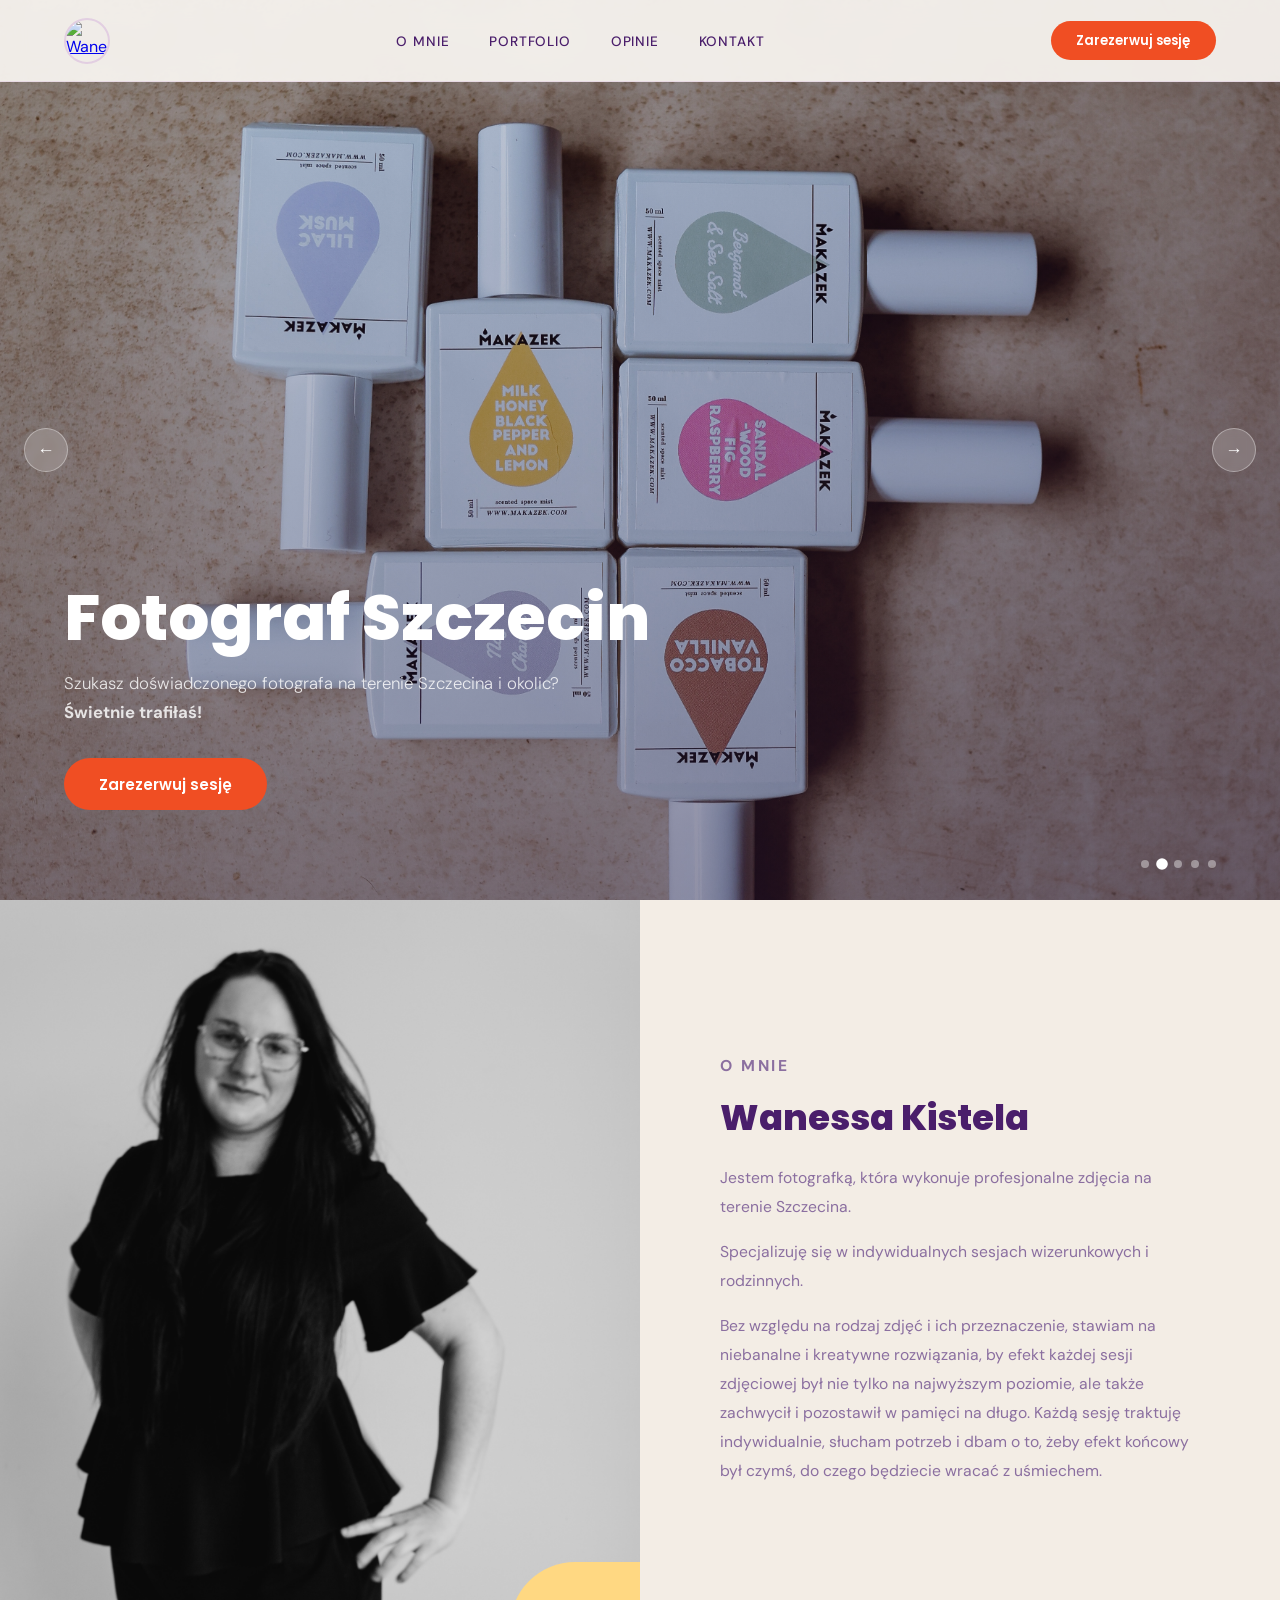
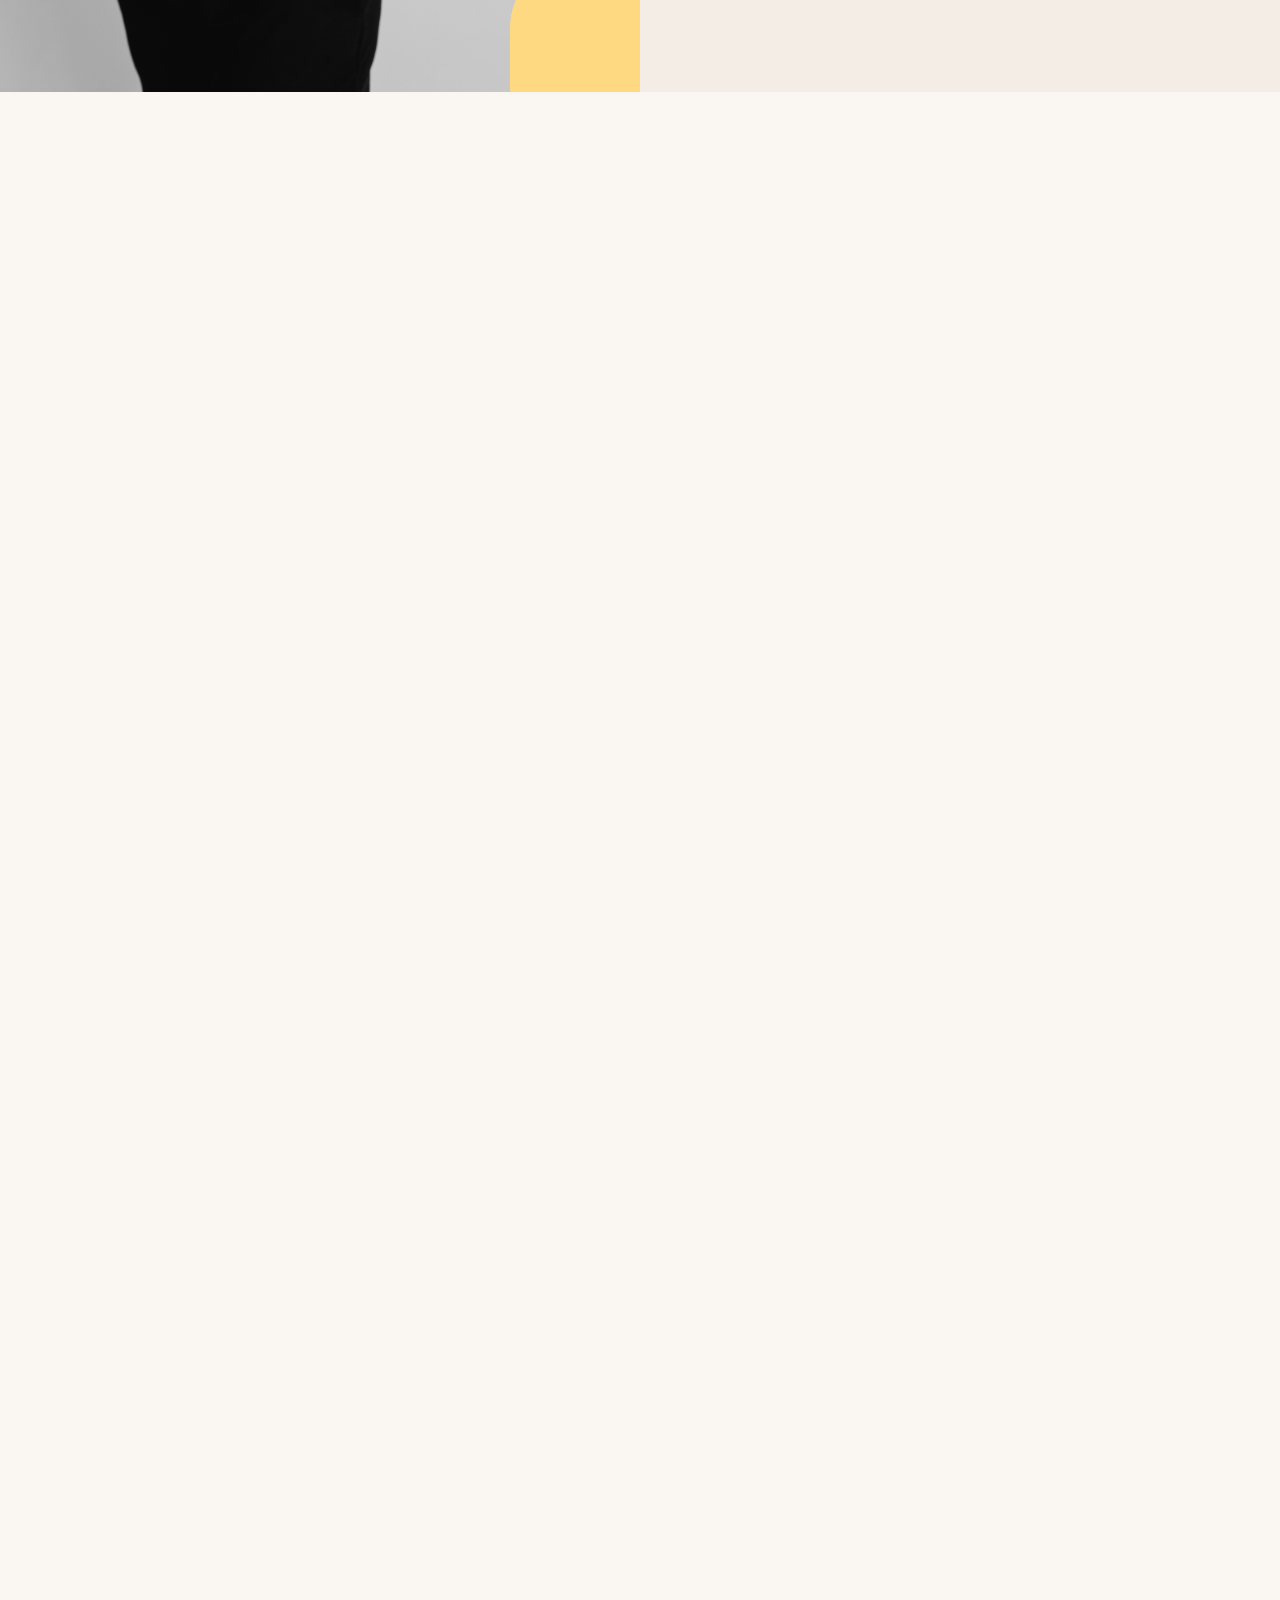
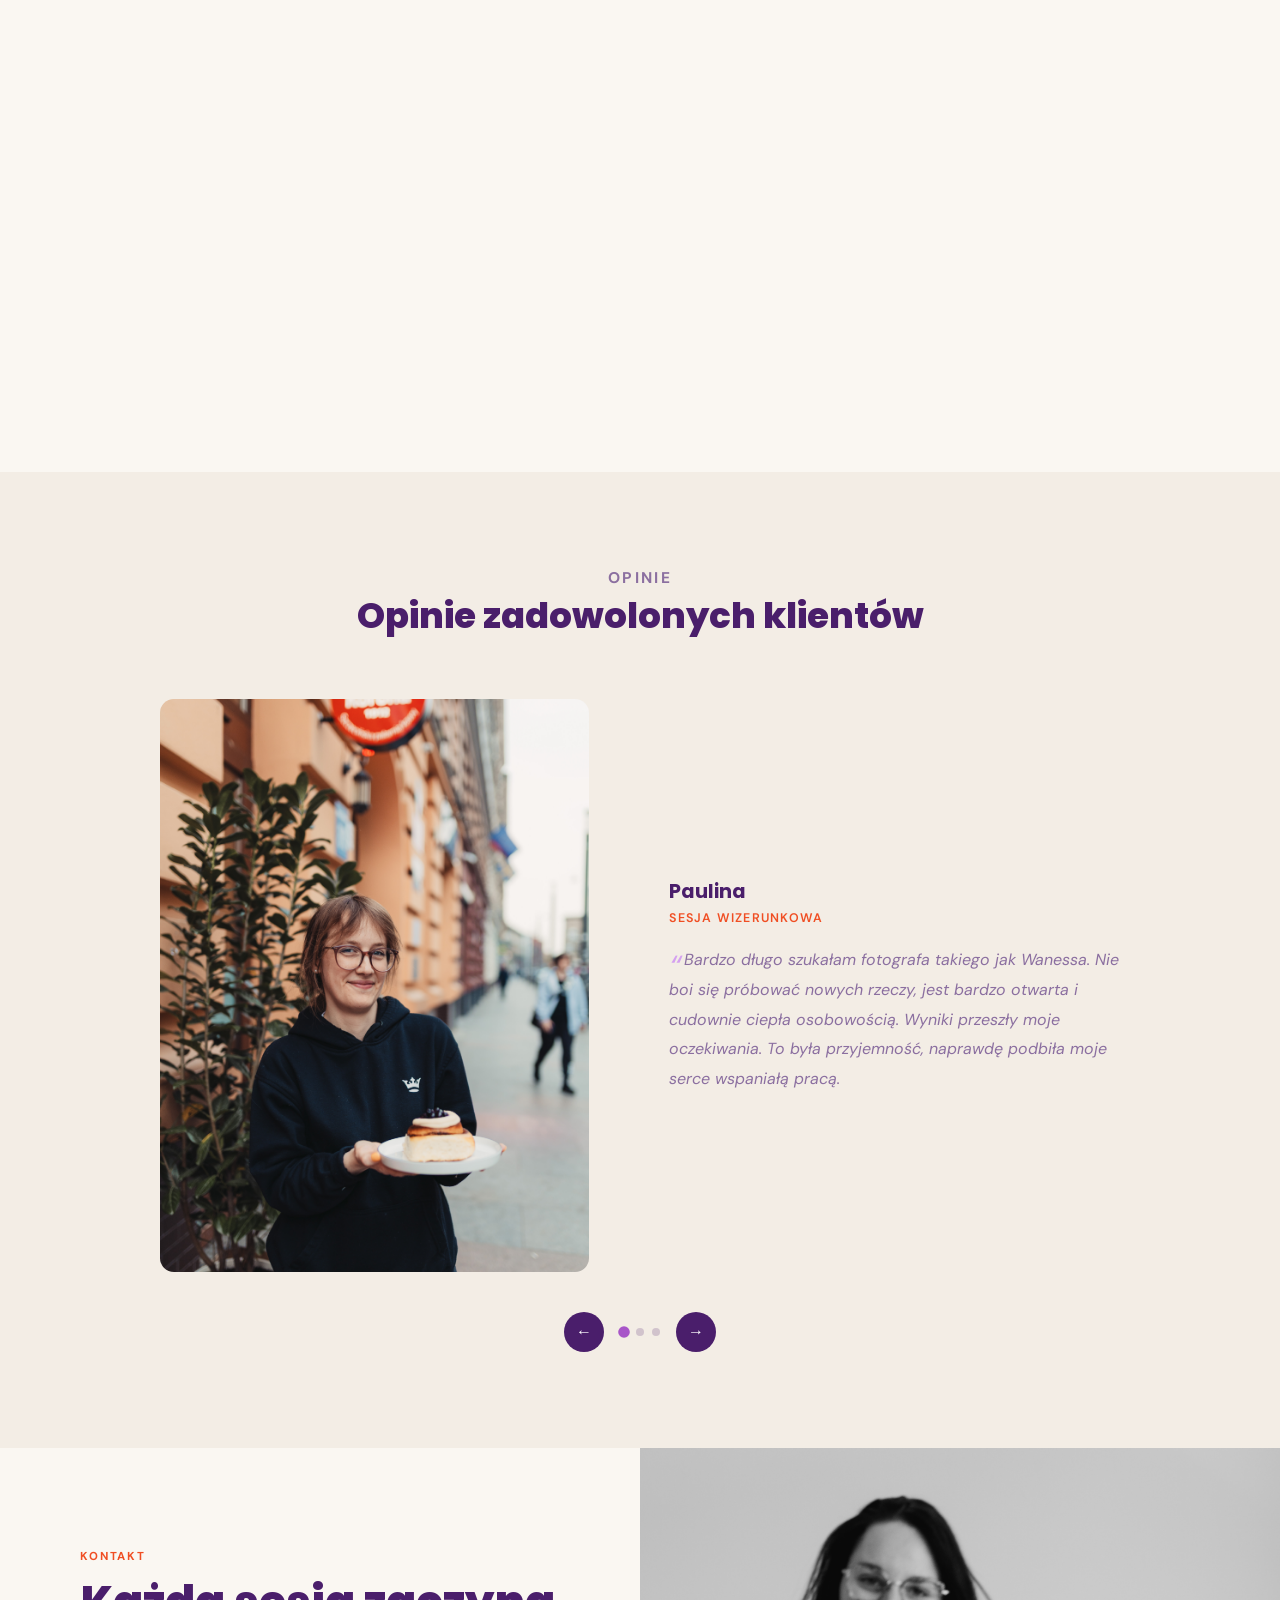
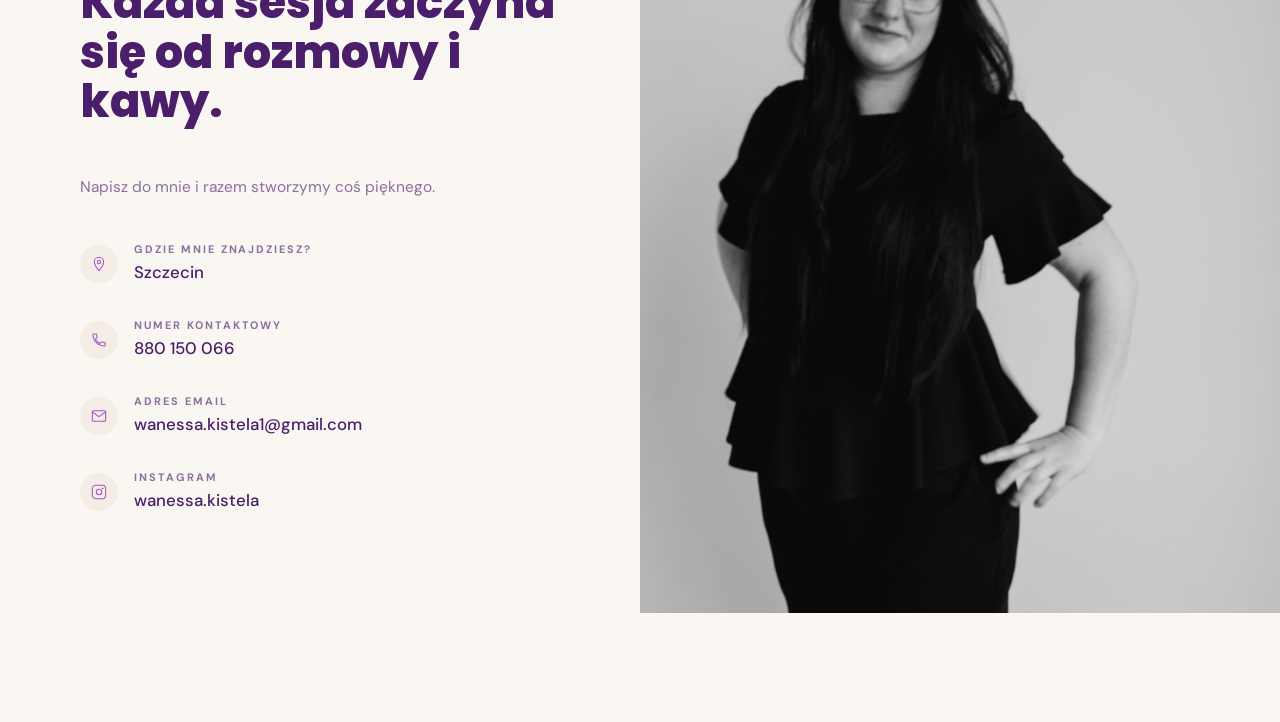
==== index.html @ d60107c4 "refactor to css, JS" ====
<!DOCTYPE html>
<html lang="pl">
<head>
  <meta charset="UTF-8">
  <meta name="viewport" content="width=device-width, initial-scale=1.0">
  <title>Wanessa Kistela Fotografia</title>
  <!--
  ╔══════════════════════════════════════════════════════╗
  ║  STRUKTURA FOLDERÓW W REPOZYTORIUM                  ║
  ║                                                      ║
  ║  /logo/          →  logo.png (lub .svg)              ║
  ║  /carousel/      →  01.jpg, 02.jpg, 03.jpg, ...      ║
  ║  /photo_of_me/   →  me.jpg                           ║
  ║  /portfolio/     →  01.jpg, 02.jpg, 03.jpg, ...      ║
  ║                                                      ║
  ║  Wszystkie teksty edytujesz w obiekcie CONTENT       ║
  ║  poniżej — bez dotykania reszty kodu.                ║
  ╚══════════════════════════════════════════════════════╝
  -->
  <link rel="preconnect" href="https://fonts.googleapis.com">
  <link href="https://fonts.googleapis.com/css2?family=Poppins:wght@300;400;600;700;800&family=DM+Sans:ital,wght@0,300;0,400;0,500;1,300&display=swap" rel="stylesheet">
  <link rel="stylesheet" href="css/index.css">
</head>
<body>

<!-- ════════════════════════════════════════════════════════════
     ✏️  EDYTUJ TUTAJ — wszystkie teksty strony → js/index.js
     ════════════════════════════════════════════════════════════ -->

<!-- NAV -->
<nav id="nav">
  <a class="logo" href="#hero"><img src="https://images.pexels.com/photos/30818585/pexels-photo-30818585/free-photo-of-bukiet-z-zywych-gerber-i-tulipanow.jpeg?auto=compress&cs=tinysrgb&w=200" alt="Wanessa Kistela"></a>
  <ul id="nav-links">
    <li><a href="#o-mnie">O mnie</a></li>
    <li><a href="portfolio.html">Portfolio</a></li>
    <li><a href="#opinie">Opinie</a></li>
    <li><a href="#kontakt">Kontakt</a></li>
  </ul>
  <a class="nav-cta" href="#kontakt">Zarezerwuj sesję</a>
  <button class="nav-burger" id="nav-burger" aria-label="Menu">
    <span></span><span></span><span></span>
  </button>
</nav>

<!-- MOBILE NAV OVERLAY -->
<div class="mobile-nav" id="mobile-nav">
  <button class="mobile-nav-close" id="mobile-nav-close">&#10005;</button>
  <ul>
    <li><a href="#o-mnie">O mnie</a></li>
    <li><a href="portfolio.html">Portfolio</a></li>
    <li><a href="#opinie">Opinie</a></li>
    <li><a href="#kontakt">Kontakt</a></li>
    <li><a href="#kontakt" class="mobile-nav-cta">Zarezerwuj sesję</a></li>
  </ul>
</div>

<!-- HERO -->
<section class="hero" id="hero">
  <div class="carousel-track" id="track"></div>
  <div class="hero-content">
    <h1 id="hHero"></h1>
    <p  id="hSub"></p>
    <a  id="hCta" class="hero-cta" href="#kontakt"></a>
  </div>
  <div class="carousel-arrows">
    <button class="arrow" id="prev">&#8592;</button>
    <button class="arrow" id="next">&#8594;</button>
  </div>
  <div class="carousel-dots" id="dots"></div>
</section>

<!-- ABOUT -->
<section class="about" id="o-mnie">
  <div class="about-img reveal">
    <img src="photo_of_me/065A3669.jpg" alt="Wanessa Kistela — fotograf">
  </div>
  <div class="about-text reveal delay-1">
    <p class="section-tag" id="aTag"></p>
    <h2 id="aHead"></h2>
    <div id="aPara"></div>
    <p class="about-signature" id="aSig"></p>
  </div>
</section>

<!-- PORTFOLIO -->
<section class="portfolio" id="portfolio">
  <div class="section-header reveal">
    <p class="section-tag" id="pTag"></p>
    <h2 id="pHead"></h2>
    <p id="pSub"></p>
  </div>
  <div class="portfolio-grid" id="pGrid"></div>
</section>

<!-- OPINIONS -->
<section class="opinions" id="opinie">
  <div class="section-header reveal">
    <p class="section-tag" id="opTag"></p>
    <h2 id="opHead"></h2>
  </div>
  <div class="opinions-inner reveal delay-1">
    <div class="opinions-viewport">
      <div class="opinions-track" id="opTrack"></div>
    </div>
  </div>
  <div class="opinions-controls reveal delay-2">
    <button class="op-arrow" id="opPrev">&#8592;</button>
    <div class="op-dots" id="opDots"></div>
    <button class="op-arrow" id="opNext">&#8594;</button>
  </div>
</section>

<!-- CONTACT -->
<section class="contact" id="kontakt">
  <div class="contact-left reveal">
    <p class="section-tag" id="cTag"></p>
    <h2 id="cHead"></h2>
    <p id="cSub" style="color:var(--muted);line-height:1.8;font-size:.97rem;margin-bottom:2.5rem;"></p>
    <div class="contact-items" id="cDet"></div>
  </div>
  <div class="contact-photo reveal delay-1">
    <img src="photo_of_me/065A3669.jpg" alt="Wanessa Kistela">
  </div>
</section>

<footer id="foot" class="reveal"></footer>

<script src="js/index.js"></script>
</body>
</html>
---- css/index.css ----
:root {
      --bg:          #FAF7F2;
      --bg2:         #F3EDE5;
      --yellow:      #FFD882;
      --orange:      #F04E23;
      --pink:        #F07DC6;
      --purple-lt:   #D4A0F0;
      --purple:      #A855C8;
      --purple-dark: #4A1E6B;
      --text:        #2D1840;
      --muted:       #8B6FA0;
      --white:       #FFFFFF;
    }
    *, *::before, *::after { margin:0; padding:0; box-sizing:border-box; }
    html { scroll-behavior: smooth; }
    body { font-family:'DM Sans',sans-serif; background:var(--bg); color:var(--text); overflow-x:hidden; }

    /* ── NAV ── */
    nav {
      position:fixed; top:0; left:0; right:0; z-index:200;
      display:flex; justify-content:space-between; align-items:center;
      padding:1.1rem 4rem;
      background:rgba(250,247,242,0.92);
      backdrop-filter:blur(12px);
      border-bottom:1px solid rgba(168,85,200,0.12);
      transition:box-shadow .3s;
    }
    nav .logo img {
      width:46px; height:46px; display:block;
      border-radius:50%; object-fit:cover;
      border:2px solid rgba(168,85,200,.2);
    }
    nav ul { list-style:none; display:flex; gap:2.5rem; }
    nav ul a {
      text-decoration:none; color:var(--purple-dark);
      font-size:.85rem; font-weight:500;
      letter-spacing:.06em; text-transform:uppercase;
      transition:color .2s;
    }
    nav ul a:hover { color:var(--orange); }
    .nav-cta {
      background:var(--orange); color:#fff; text-decoration:none;
      padding:.6rem 1.6rem; border-radius:50px;
      font-family:'Poppins',sans-serif; font-size:.82rem; font-weight:600;
      transition:background .2s, transform .15s;
    }
    .nav-cta:hover { background:#d43d15; transform:scale(1.04); }

    /* ── HERO CAROUSEL ── */
    .hero { position:relative; height:100vh; min-height:580px; overflow:hidden; }
    .carousel-track { display:flex; height:100%; transition:transform .75s cubic-bezier(.77,0,.175,1); }
    .carousel-slide { min-width:100%; height:100%; position:relative; overflow:hidden; }
    .carousel-slide img { width:100%; height:100%; object-fit:cover; display:block; }
    .slide-overlay {
      position:absolute; inset:0;
      background:linear-gradient(160deg, rgba(74,30,107,.05) 0%, rgba(45,24,64,.45) 100%);
    }

    .hero-content {
      position:absolute; bottom:10%; left:4rem; z-index:10; max-width:600px;
    }
    .hero-content h1 {
      font-family:'Poppins',sans-serif;
      font-size:clamp(2.4rem,5vw,4rem); font-weight:800;
      color:#fff; line-height:1.1; margin-bottom:1rem;
    }
    .hero-content p {
      color:rgba(255,255,255,.82); font-size:1.05rem;
      font-weight:300; line-height:1.7; margin-bottom:2rem;
    }
    .hero-cta {
      display:inline-block; background:var(--orange); color:#fff;
      text-decoration:none; padding:.9rem 2.2rem; border-radius:50px;
      font-family:'Poppins',sans-serif; font-weight:600; font-size:.95rem;
      transition:background .2s, transform .15s;
    }
    .hero-cta:hover { background:#d43d15; transform:translateY(-2px); }
    .hero-content b, .hero-content strong { font-weight:700; }

    .carousel-arrows {
      position:absolute; top:50%; transform:translateY(-50%);
      width:100%; padding:0 1.5rem; display:flex;
      justify-content:space-between; z-index:10; pointer-events:none;
    }
    .arrow {
      pointer-events:all; width:44px; height:44px; border-radius:50%;
      background:rgba(255,255,255,.18); border:1px solid rgba(255,255,255,.35);
      backdrop-filter:blur(4px); color:#fff; font-size:1.1rem;
      cursor:pointer; display:flex; align-items:center; justify-content:center;
      transition:background .2s;
    }
    .arrow:hover { background:rgba(255,255,255,.3); }
    .carousel-dots {
      position:absolute; bottom:2rem; right:4rem;
      display:flex; gap:.55rem; z-index:10;
    }
    .dot {
      width:8px; height:8px; border-radius:50%;
      background:rgba(255,255,255,.4); cursor:pointer;
      transition:background .3s, transform .3s;
    }
    .dot.active { background:#fff; transform:scale(1.45); }

    /* ── ABOUT ── */
    .about { display:grid; grid-template-columns:1fr 1fr; min-height:88vh; }
    .about-img { position:relative; overflow:hidden; }
    .about-img img { width:100%; height:100%; object-fit:cover; }
    .about-img::after {
      content:''; position:absolute; bottom:0; right:0;
      width:130px; height:130px;
      background:var(--yellow); border-radius:50% 0 0 0;
    }
    .about-text {
      padding:6rem 5rem; background:var(--bg2);
      display:flex; flex-direction:column; justify-content:center;
    }
    .section-tag {
      font-size:.72rem; font-weight:700;
      letter-spacing:.16em; text-transform:uppercase;
      color:var(--orange); margin-bottom:.9rem;
    }
    .about-text h2 {
      font-family:'Poppins',sans-serif;
      font-size:clamp(1.8rem,2.8vw,2.6rem); font-weight:800;
      color:var(--purple-dark); line-height:1.2; margin-bottom:1.5rem;
    }
    .about-text p {
      color:var(--muted); line-height:1.85;
      font-size:.98rem; margin-bottom:1rem;
    }
    .about-signature {
      font-family:'Poppins',sans-serif; font-size:1.4rem;
      font-weight:700; color:var(--purple); margin-top:1.5rem;
    }

    /* ── PORTFOLIO ── */
    .portfolio { padding:6rem 4rem; background:var(--bg); }
    .section-header { text-align:center; margin-bottom:3.5rem; }
    .section-header h2 {
      font-family:'Poppins',sans-serif;
      font-size:clamp(1.8rem,2.8vw,2.6rem); font-weight:800;
      color:var(--purple-dark); margin-bottom:.6rem;
    }
    .section-header p { color:var(--muted); font-size:.97rem; max-width:480px; margin:0 auto; }

    .portfolio-grid {
      display:grid;
      grid-template-columns:repeat(3,1fr);
      gap:1rem;
    }
    .p-item {
      position:relative; overflow:hidden;
      border-radius:14px; cursor:pointer;
    }
    .p-item:nth-child(1) { aspect-ratio:3/4; }
    .p-item:nth-child(2) { aspect-ratio:3/4; margin-top:2.5rem; }
    .p-item:nth-child(3) { aspect-ratio:3/4; }
    .p-item:nth-child(4) { aspect-ratio:3/4; }
    .p-item:nth-child(5) { aspect-ratio:3/4; margin-top:-2.5rem; }
    .p-item:nth-child(6) { aspect-ratio:3/4; }
    .p-item img { width:100%; height:100%; object-fit:cover; transition:transform .5s ease; display:block; }
    .p-item:hover img { transform:scale(1.06); }
    .p-overlay {
      position:absolute; inset:0;
      background:linear-gradient(to top,rgba(74,30,107,.55) 0%,transparent 55%);
      opacity:0; transition:opacity .3s;
    }
    .p-item:hover .p-overlay { opacity:1; }

    /* ── OPINIONS ── */
    .opinions { padding:6rem 4rem; background:var(--bg2); overflow:hidden; }
    .opinions-inner { max-width:960px; margin:0 auto; }
    .opinions-viewport { overflow:hidden; }
    .opinions-track {
      display:flex;
      transition:transform .65s cubic-bezier(.4,0,.2,1);
    }
    .opinion-slide {
      min-width:100%;
      display:grid;
      grid-template-columns:1fr 1.05fr;
      gap:80px;
      align-items:center;
    }
    .opinion-photo {
      aspect-ratio:3/4;
      border-radius:14px; overflow:hidden;
    }
    .opinion-photo img { width:100%; height:100%; object-fit:cover; display:block; }
    .opinion-body { display:flex; flex-direction:column; justify-content:center; }
    .opinion-name {
      font-family:'Poppins',sans-serif; font-size:1.2rem;
      font-weight:700; color:var(--purple-dark); margin-bottom:.25rem;
    }
    .opinion-session {
      font-size:.78rem; font-weight:600; letter-spacing:.1em;
      text-transform:uppercase; color:var(--orange); margin-bottom:1.2rem;
    }
    .opinion-quote {
      color:var(--muted); line-height:1.85; font-size:1rem;
      font-style:italic;
    }
    .opinion-quote::before { content:'\201C'; font-size:2rem; color:var(--purple-lt); line-height:0; vertical-align:-.4em; margin-right:.2rem; }
    .opinions-controls {
      display:flex; align-items:center; justify-content:center; gap:1rem; margin-top:2.5rem;
    }
    .op-arrow {
      width:40px; height:40px; border-radius:50%;
      background:var(--purple-dark); color:#fff; border:none;
      font-size:1rem; cursor:pointer; display:flex; align-items:center; justify-content:center;
      transition:background .2s;
    }
    .op-arrow:hover { background:var(--orange); }
    .op-dots { display:flex; gap:.5rem; }
    .op-dot {
      width:8px; height:8px; border-radius:50%;
      background:rgba(74,30,107,.2); border:none; cursor:pointer;
      transition:background .3s, transform .3s;
    }
    .op-dot.active { background:var(--purple); transform:scale(1.45); }

    /* ── CONTACT ── */
    .contact {
      display:grid; grid-template-columns:1fr 1fr; min-height:85vh;
      background:var(--bg);
    }
    .contact-left {
      padding:6rem 5rem;
      display:flex; flex-direction:column; justify-content:center;
    }
    .contact-left h2 {
      font-family:'Poppins',sans-serif;
      font-size:clamp(2.2rem,3.5vw,3.4rem); font-weight:800;
      color:var(--purple-dark); line-height:1.1; margin-bottom:3rem;
    }
    .contact-items { display:flex; flex-direction:column; gap:2.2rem; }
    .c-item { display:flex; align-items:flex-start; gap:1rem; }
    .c-icon-wrap {
      width:38px; height:38px; border-radius:50%; flex-shrink:0;
      background:var(--bg2); display:flex; align-items:center; justify-content:center;
      margin-top:.15rem;
    }
    .c-icon-wrap svg { width:16px; height:16px; stroke:var(--purple); }
    .c-item-text { display:flex; flex-direction:column; gap:.3rem; }
    .c-label {
      font-size:.68rem; font-weight:700; letter-spacing:.18em;
      text-transform:uppercase; color:var(--muted);
    }
    .c-value {
      font-size:1.05rem; font-weight:500;
      color:var(--purple-dark); text-decoration:none;
      transition:color .2s;
    }
    .c-value:hover { color:var(--orange); }
    .contact-photo { position:relative; overflow:hidden; }
    .contact-photo img { width:100%; height:100%; object-fit:cover; display:block; }

    /* ── FOOTER ── */
    footer {
      background:#1d0e30; text-align:center;
      padding:1.8rem; color:rgba(255,255,255,.28);
      font-size:.78rem; letter-spacing:.04em;
    }

    /* ── HAMBURGER ── */
    .nav-burger {
      display:none; flex-direction:column; justify-content:space-between;
      width:28px; height:20px; background:none; border:none; cursor:pointer; padding:0;
    }
    .nav-burger span {
      display:block; height:2px; background:var(--purple-dark);
      border-radius:2px; transition:transform .3s, opacity .3s;
    }

    /* ── MOBILE NAV OVERLAY ── */
    .mobile-nav {
      display:none; position:fixed; inset:0; z-index:300;
      background:var(--bg); flex-direction:column;
      align-items:center; justify-content:center; gap:2.5rem;
    }
    .mobile-nav.open { display:flex; }
    .mobile-nav ul { list-style:none; text-align:center; display:flex; flex-direction:column; gap:2rem; }
    .mobile-nav ul a {
      text-decoration:none; color:var(--purple-dark);
      font-family:'Poppins',sans-serif; font-size:1.6rem; font-weight:700;
      letter-spacing:.04em; transition:color .2s;
    }
    .mobile-nav ul a:hover { color:var(--orange); }
    .mobile-nav-cta {
      display:inline-block; background:var(--orange) !important;
      color:#fff !important; padding:.8rem 2.2rem; border-radius:50px;
      font-size:1rem !important; font-weight:600 !important;
    }
    .mobile-nav-close {
      position:absolute; top:1.5rem; right:1.5rem;
      background:none; border:none; font-size:1.6rem;
      color:var(--purple-dark); cursor:pointer;
    }

    /* ── RESPONSIVE — TABLET ── */
    @media(max-width:900px){
      nav { padding:1rem 1.5rem; }
      nav ul, .nav-cta { display:none; }
      .nav-burger { display:flex; }
      .hero-content { left:1.5rem; bottom:8%; max-width:90%; }
      .carousel-dots { right:1.5rem; }
      .arrow { width:38px; height:38px; }
      .about { grid-template-columns:1fr; }
      .about-img { height:65vw; }
      .about-text { padding:3.5rem 2rem; }
      .portfolio { padding:4rem 1.5rem; }
      .portfolio-grid { grid-template-columns:repeat(2,1fr); }
      .p-item:nth-child(2),.p-item:nth-child(5) { margin:0; }
      .opinions { padding:4rem 1.5rem; }
      .opinion-slide { grid-template-columns:1fr; gap:1.5rem; }
      .opinion-photo { aspect-ratio:4/3; }
      .opinion-body { padding:0 .5rem 1.5rem; }
      .contact { grid-template-columns:1fr; }
      .contact-left { padding:3rem 2rem; }
      .contact-photo { height:65vw; }
    }

    /* ── RESPONSIVE — MOBILE ── */
    @media(max-width:540px){
      .hero-content h1 { font-size:2rem; }
      .hero-content p { font-size:.9rem; }
      .hero-cta { padding:.75rem 1.6rem; font-size:.85rem; }
      .carousel-arrows { padding:0 .5rem; }
      .about-img { height:80vw; }
      .about-text { padding:2.5rem 1.2rem; }
      .about-text h2 { font-size:1.6rem; }
      .portfolio { padding:3rem 1rem; }
      .portfolio-grid { grid-template-columns:1fr; }
      .opinions { padding:3rem 1rem; }
      .opinion-slide { gap:1rem; }
      .opinion-photo { aspect-ratio:3/2; }
      .opinion-body { padding:0 .25rem 1rem; }
      .opinion-name { font-size:1rem; }
      .opinion-quote { font-size:.9rem; }
      .contact-left { padding:2.5rem 1.2rem; }
      .contact-left h2 { font-size:1.8rem; }
      .contact-photo { height:80vw; }
      .opinions-controls { margin-top:1.5rem; }
    }

    /* ── SCROLL REVEAL ── */
    .reveal {
      opacity:0;
      transform:translateY(36px);
      transition:opacity .85s ease, transform .85s ease;
    }
    .reveal.v { opacity:1; transform:none; }
    .reveal.delay-1 { transition-delay:.12s; }
    .reveal.delay-2 { transition-delay:.24s; }
    .reveal.delay-3 { transition-delay:.36s; }
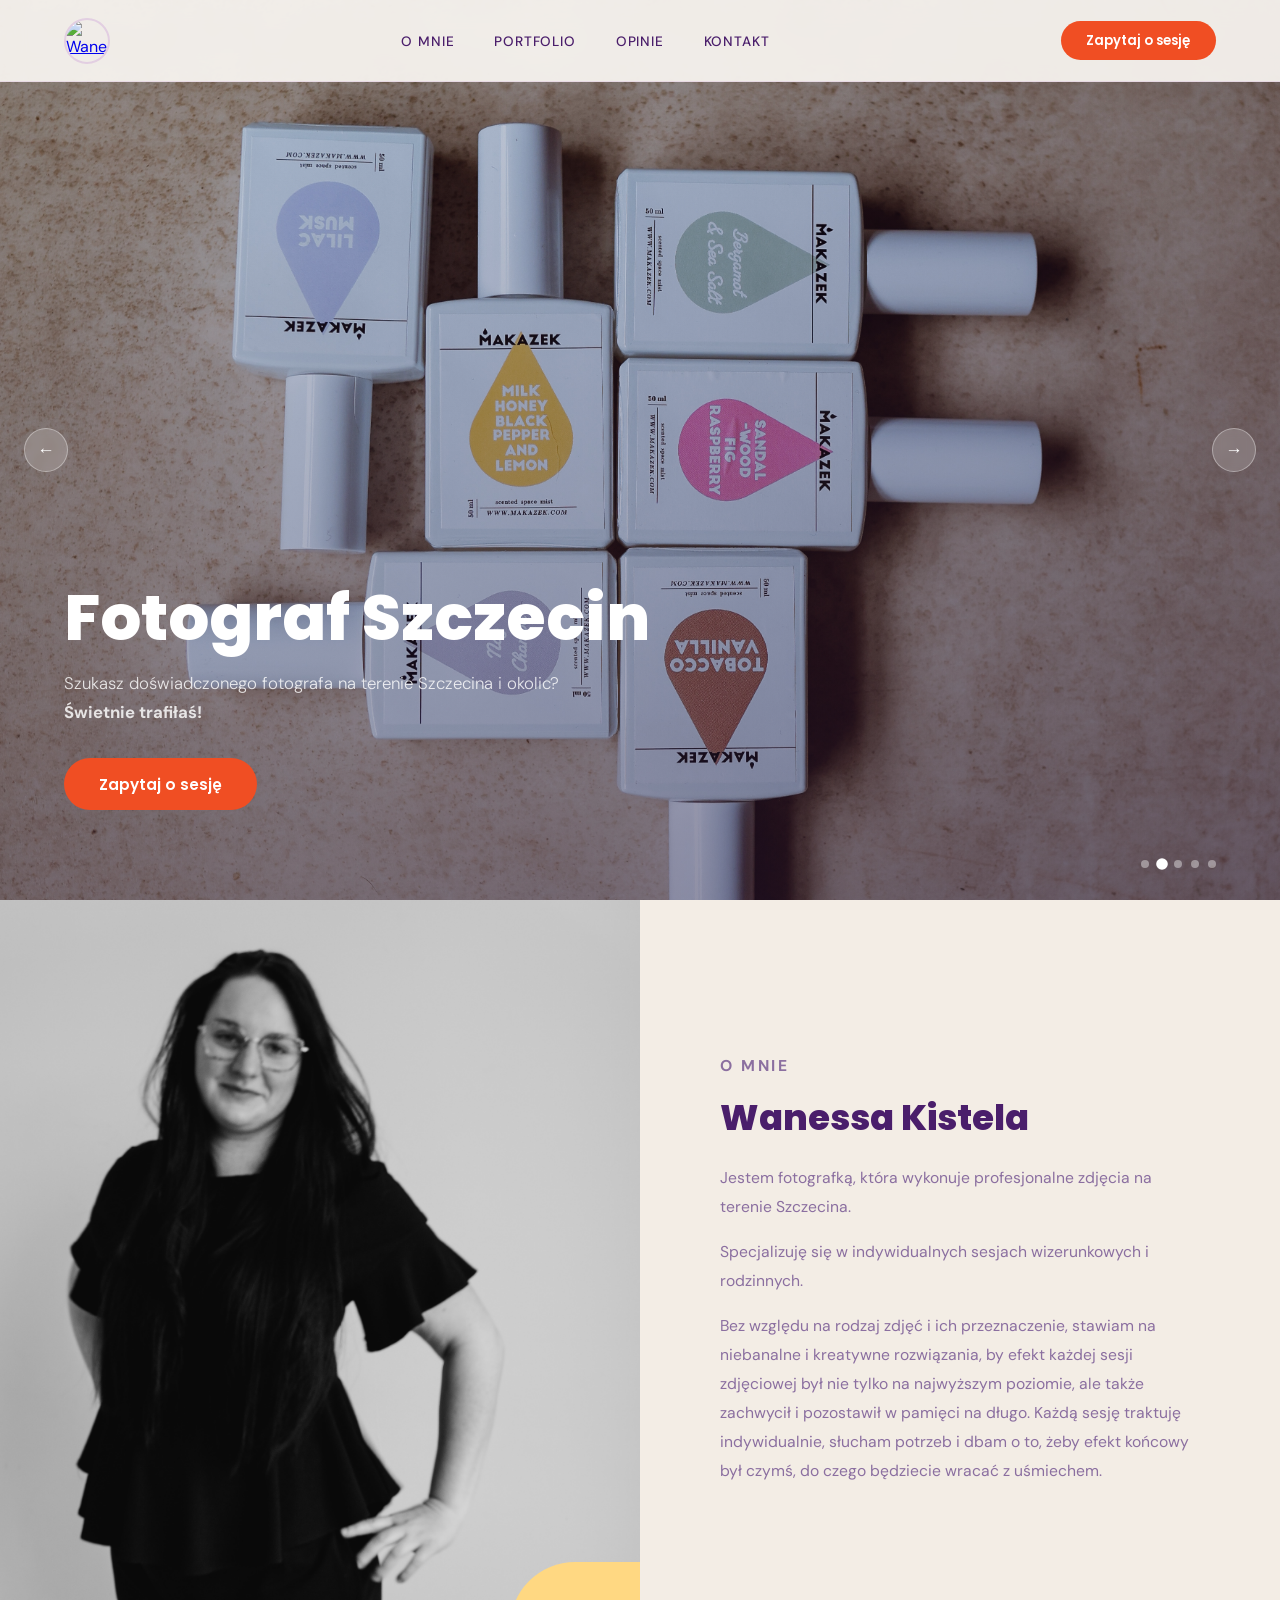
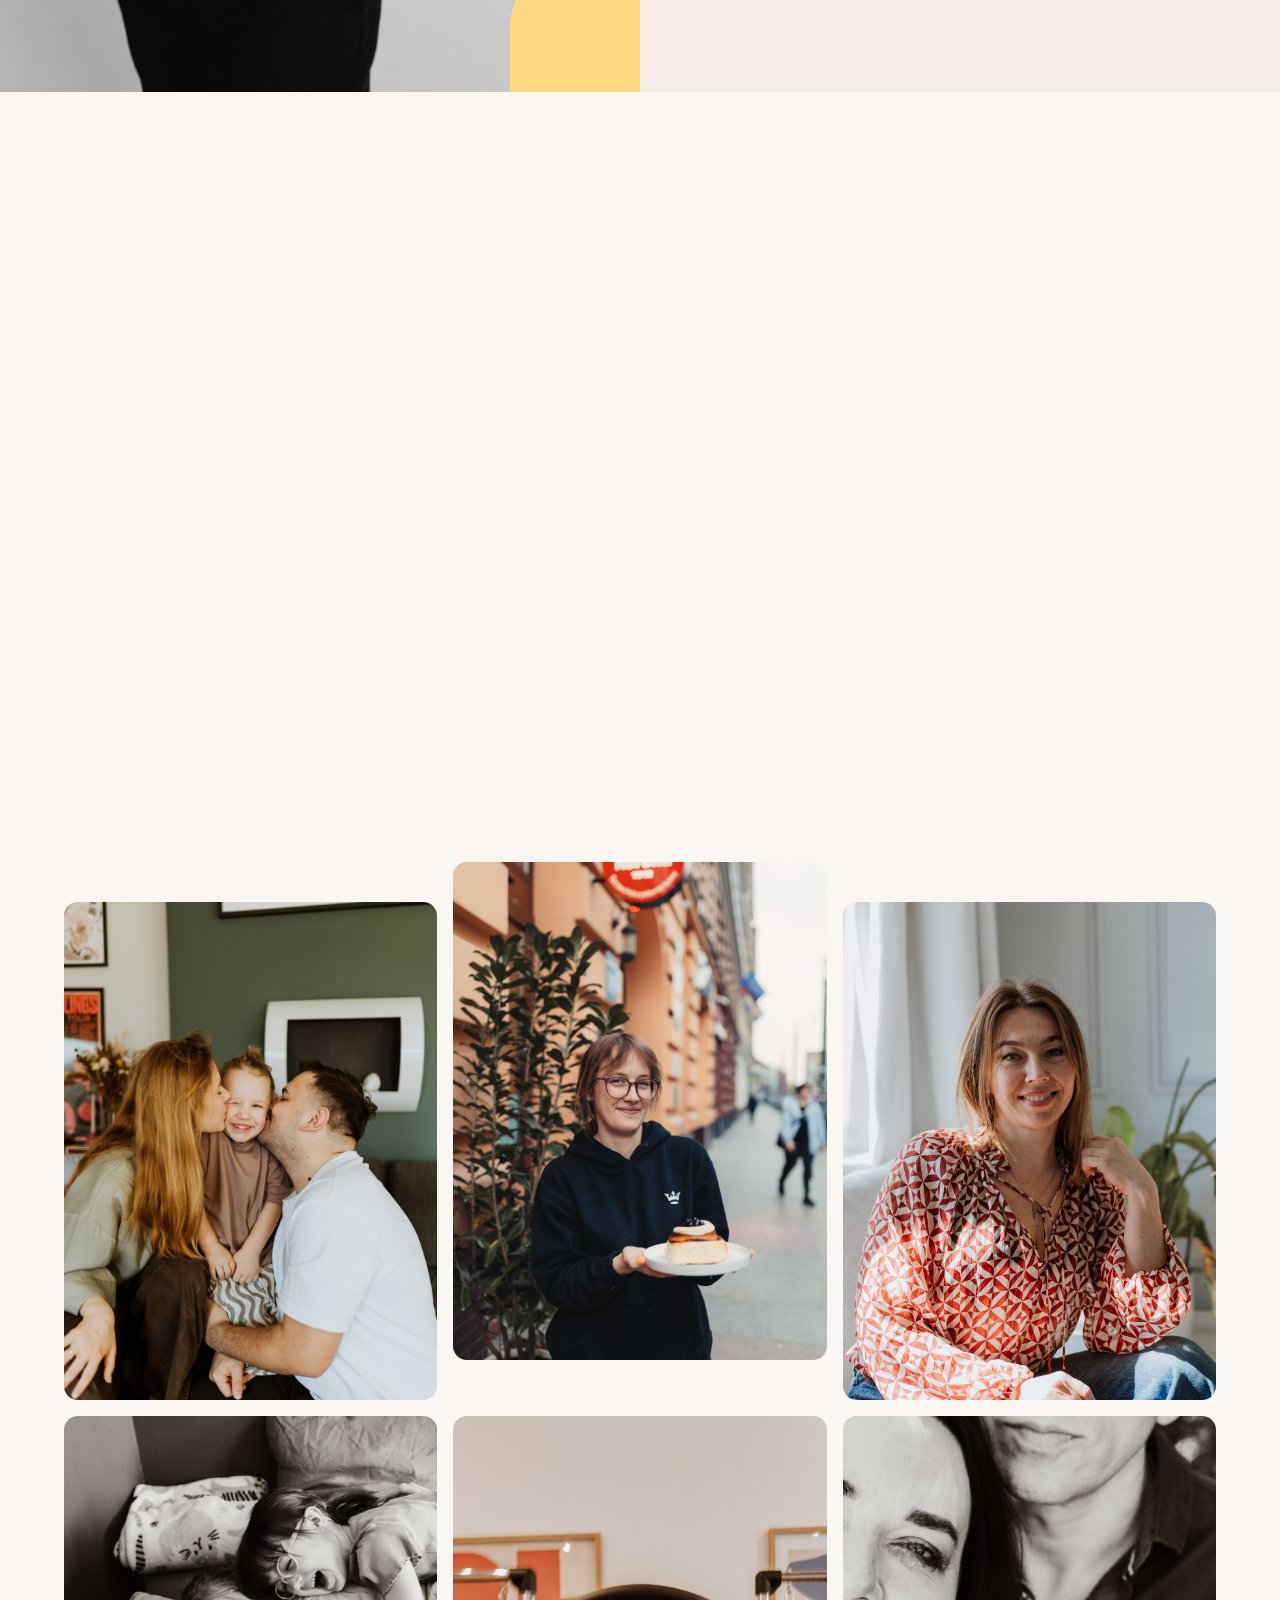
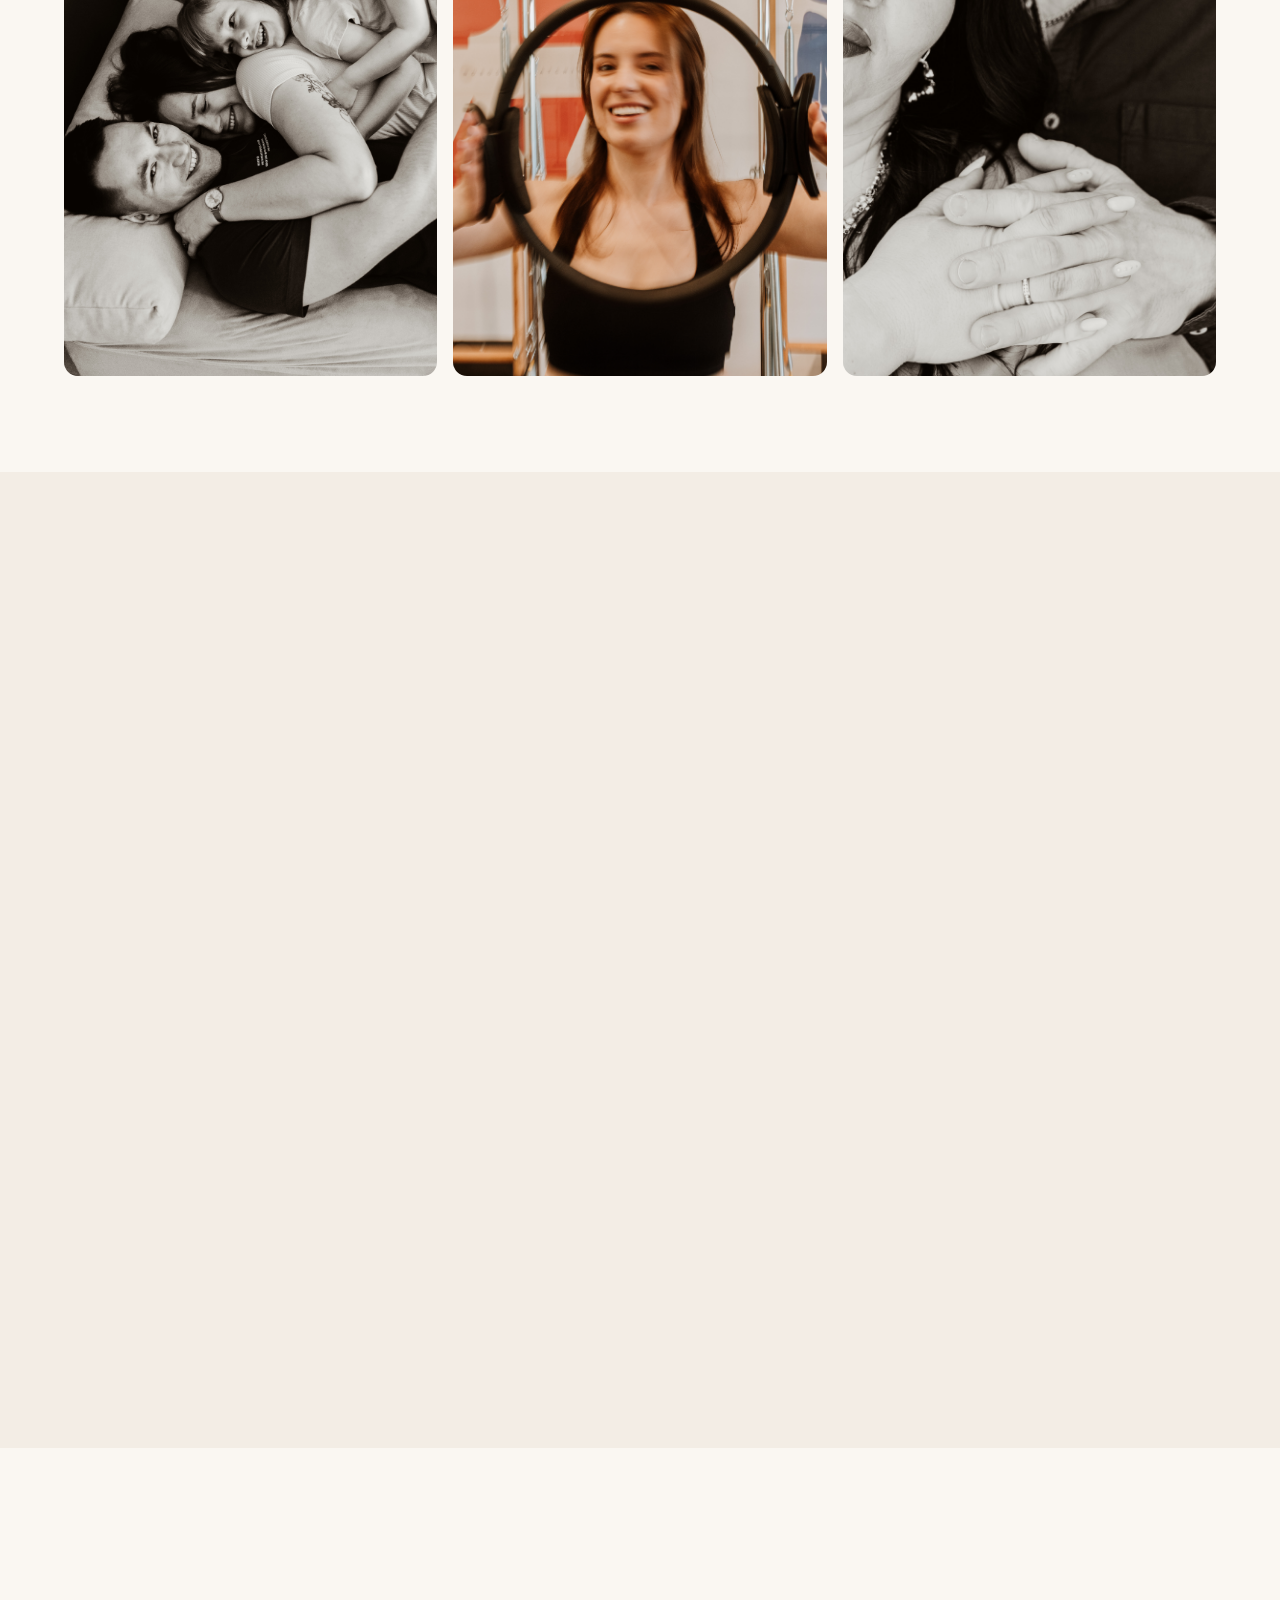
==== commit 74b40958: "zapytaj o sejse" ====
--- a/index.html
+++ b/index.html
@@ -36,7 +36,7 @@
     <li><a href="#opinie">Opinie</a></li>
     <li><a href="#kontakt">Kontakt</a></li>
   </ul>
-  <a class="nav-cta" href="#kontakt">Zarezerwuj sesję</a>
+  <a class="nav-cta" href="#kontakt">Zapytaj o sesję</a>
   <button class="nav-burger" id="nav-burger" aria-label="Menu">
     <span></span><span></span><span></span>
   </button>
@@ -50,7 +50,7 @@
     <li><a href="portfolio.html">Portfolio</a></li>
     <li><a href="#opinie">Opinie</a></li>
     <li><a href="#kontakt">Kontakt</a></li>
-    <li><a href="#kontakt" class="mobile-nav-cta">Zarezerwuj sesję</a></li>
+    <li><a href="#kontakt" class="mobile-nav-cta">Zapytaj o sesję</a></li>
   </ul>
 </div>
 
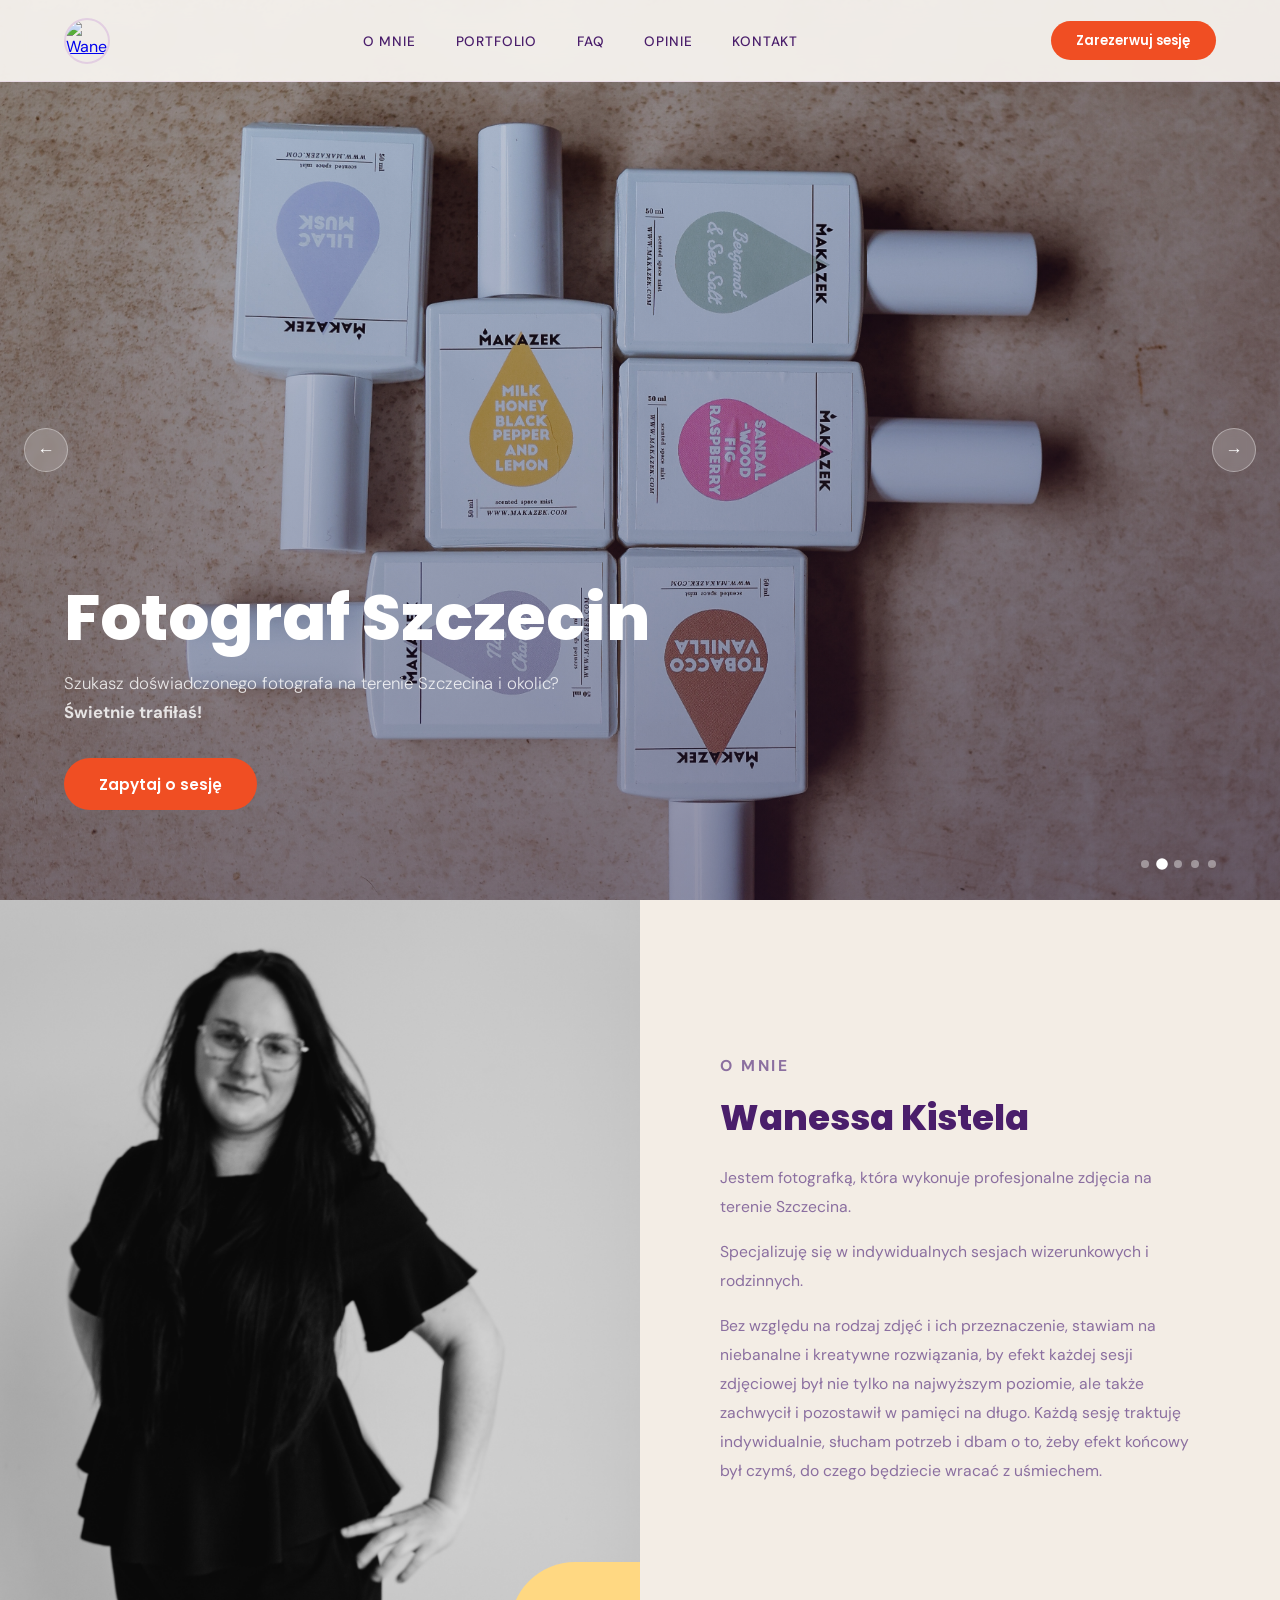
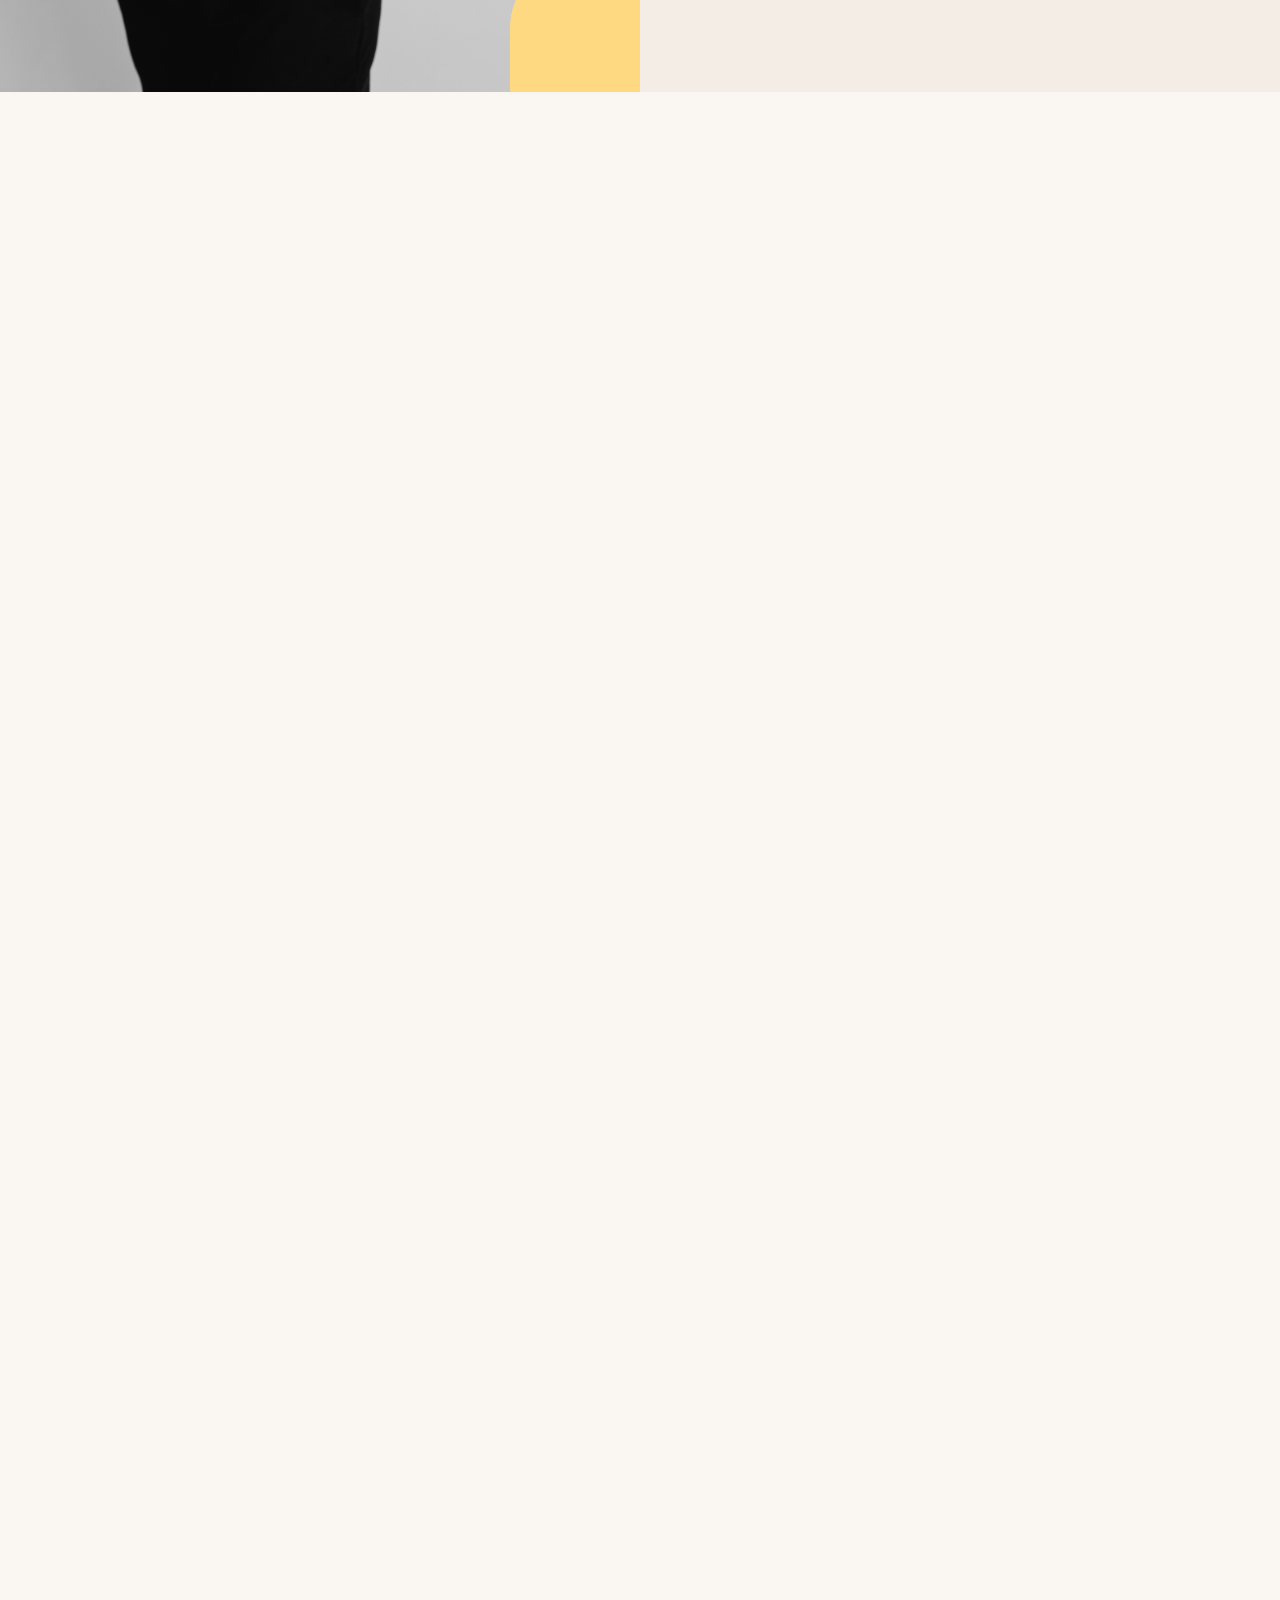
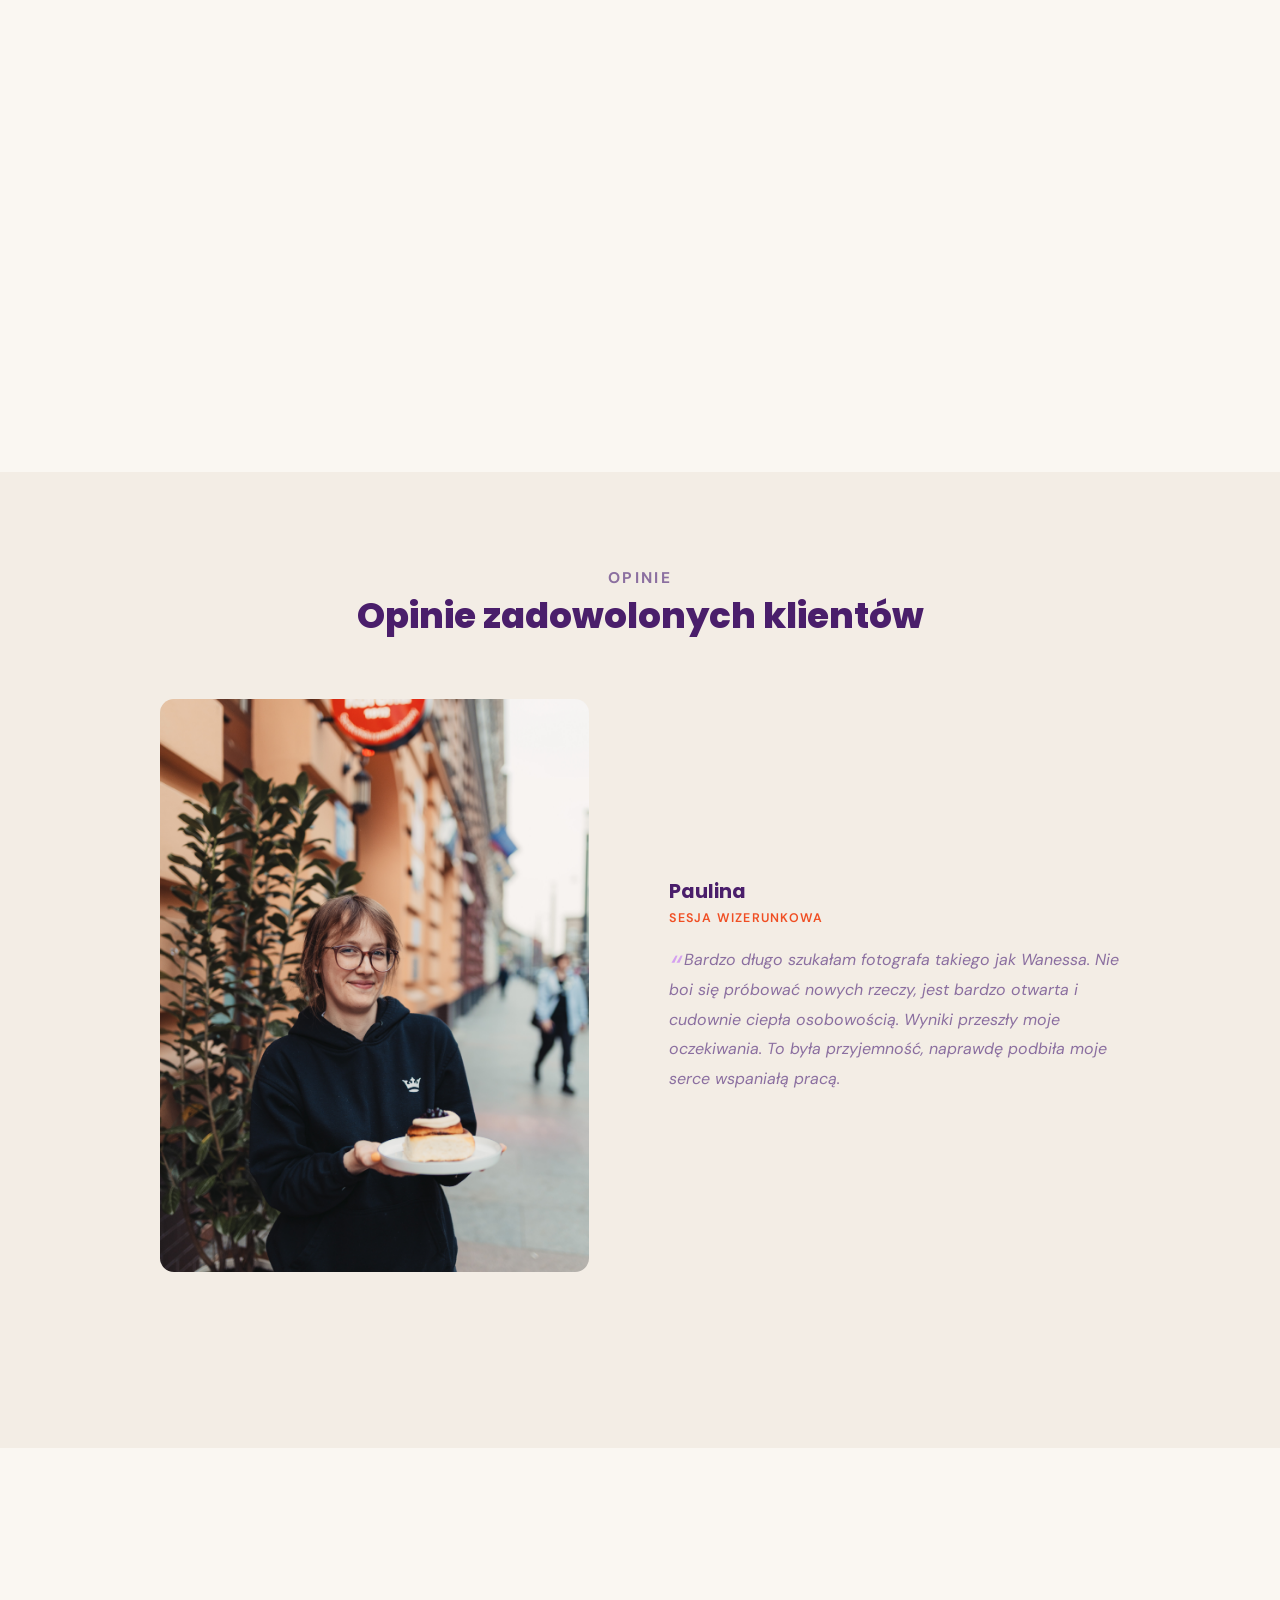
==== commit 13f2b070: "FAQ in nav bar" ====
--- a/index.html
+++ b/index.html
@@ -33,10 +33,11 @@
   <ul id="nav-links">
     <li><a href="#o-mnie">O mnie</a></li>
     <li><a href="portfolio.html">Portfolio</a></li>
+    <li><a href="faq.html">FAQ</a></li>
     <li><a href="#opinie">Opinie</a></li>
     <li><a href="#kontakt">Kontakt</a></li>
   </ul>
-  <a class="nav-cta" href="#kontakt">Zapytaj o sesję</a>
+  <a class="nav-cta" href="#kontakt">Zarezerwuj sesję</a>
   <button class="nav-burger" id="nav-burger" aria-label="Menu">
     <span></span><span></span><span></span>
   </button>
@@ -48,9 +49,10 @@
   <ul>
     <li><a href="#o-mnie">O mnie</a></li>
     <li><a href="portfolio.html">Portfolio</a></li>
+    <li><a href="faq.html">FAQ</a></li>
     <li><a href="#opinie">Opinie</a></li>
     <li><a href="#kontakt">Kontakt</a></li>
-    <li><a href="#kontakt" class="mobile-nav-cta">Zapytaj o sesję</a></li>
+    <li><a href="#kontakt" class="mobile-nav-cta">Zarezerwuj sesję</a></li>
   </ul>
 </div>
 
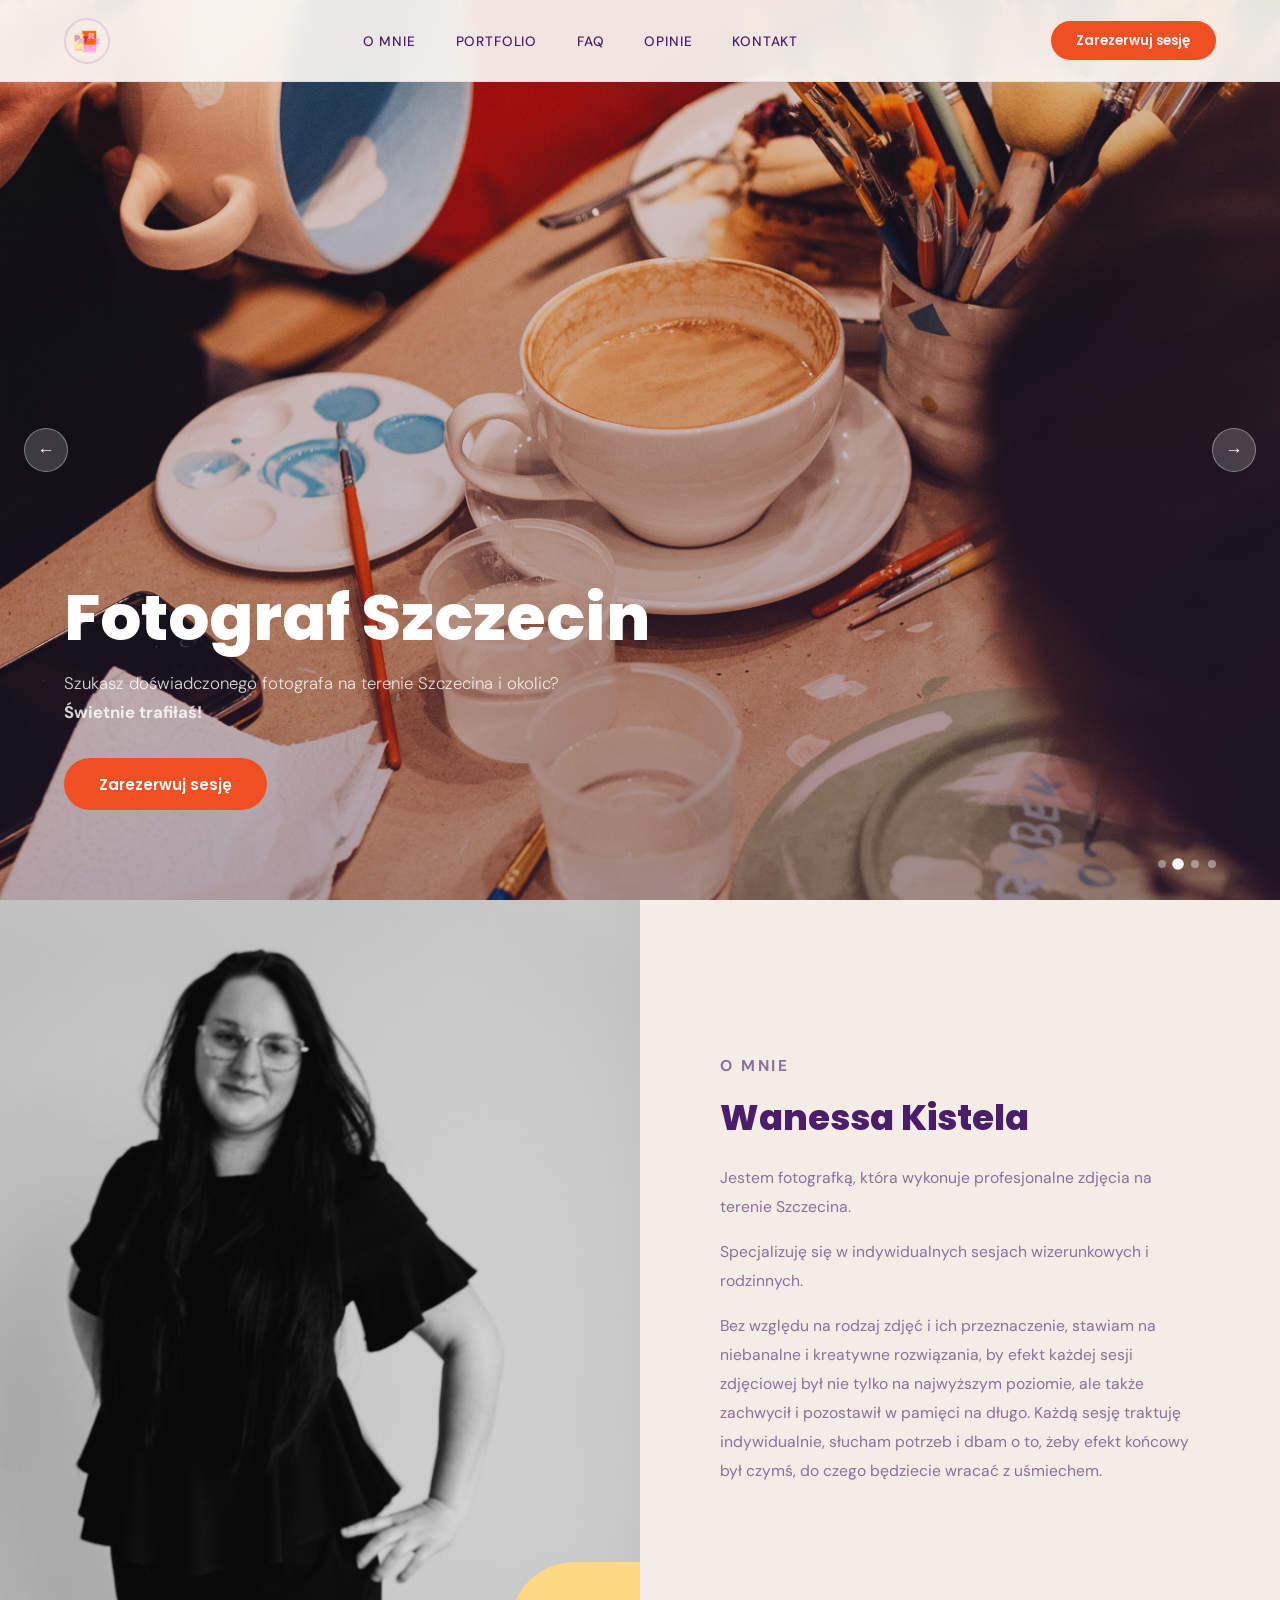
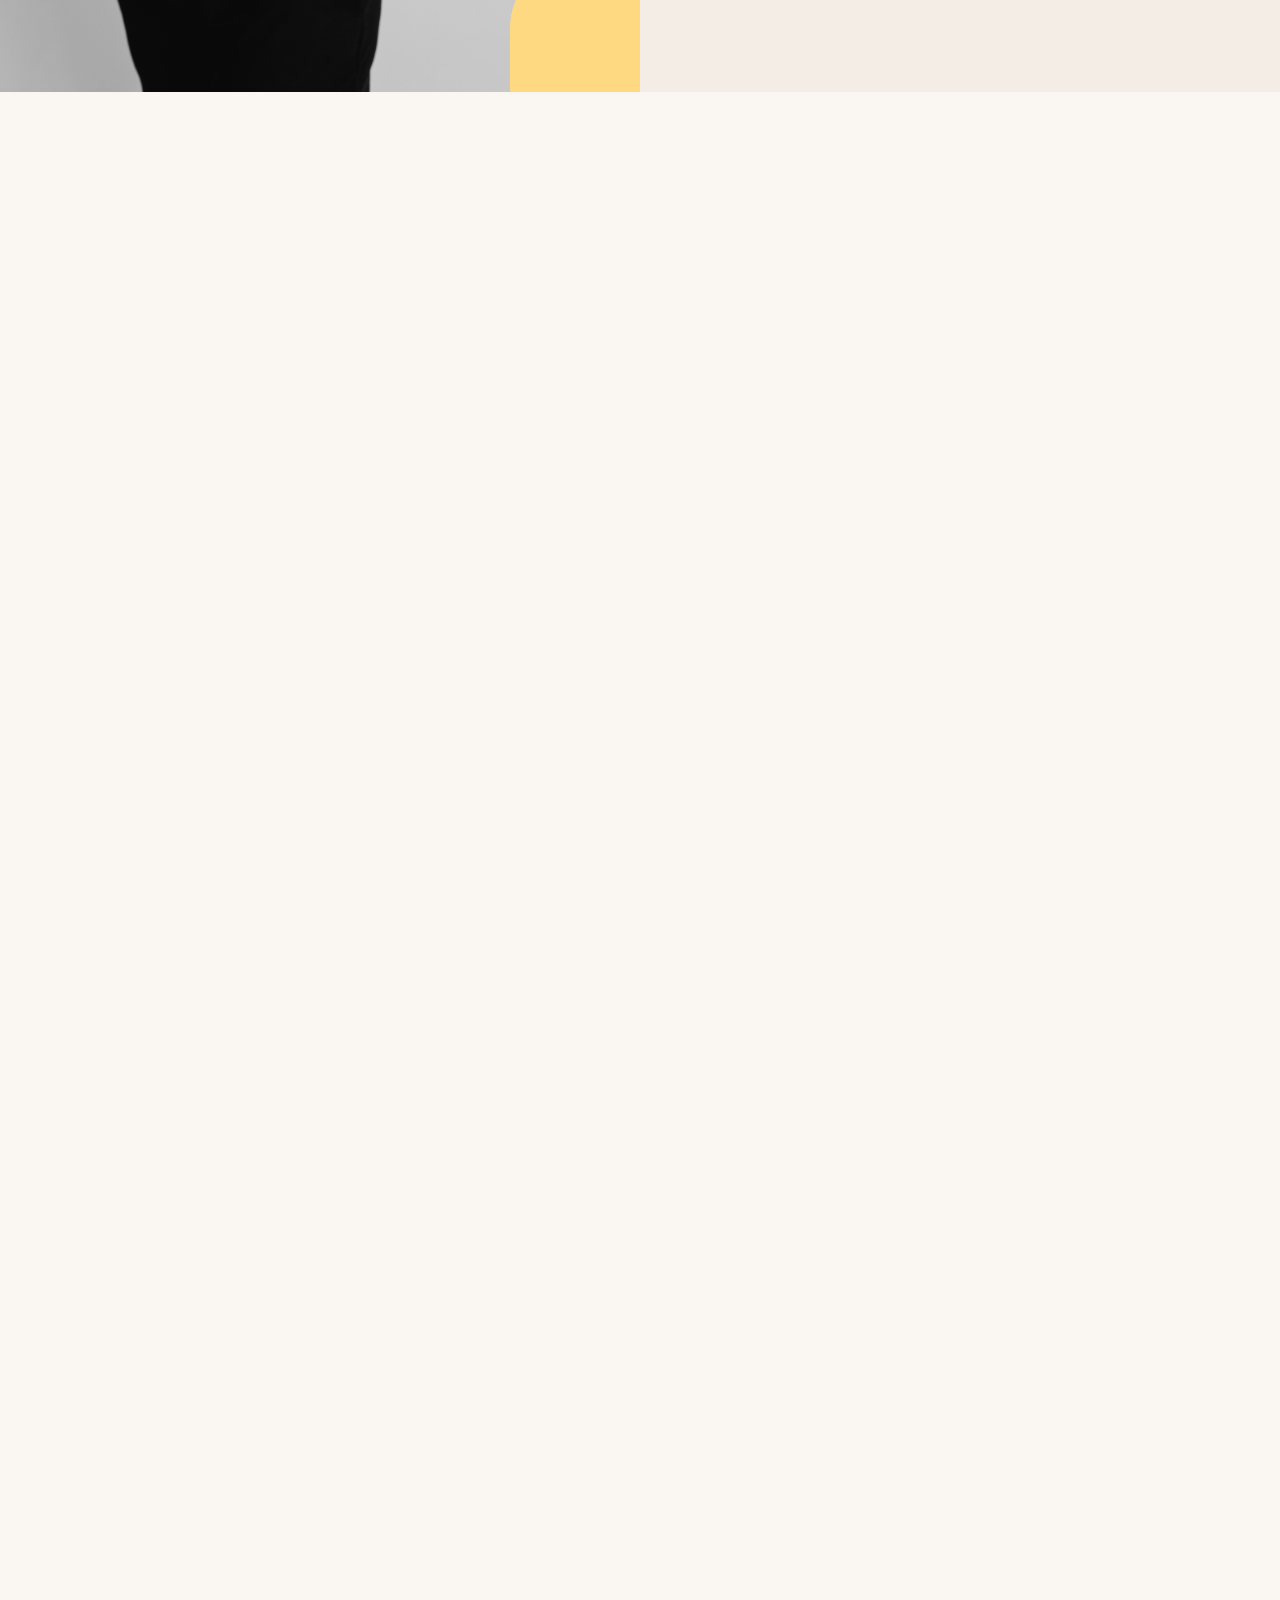
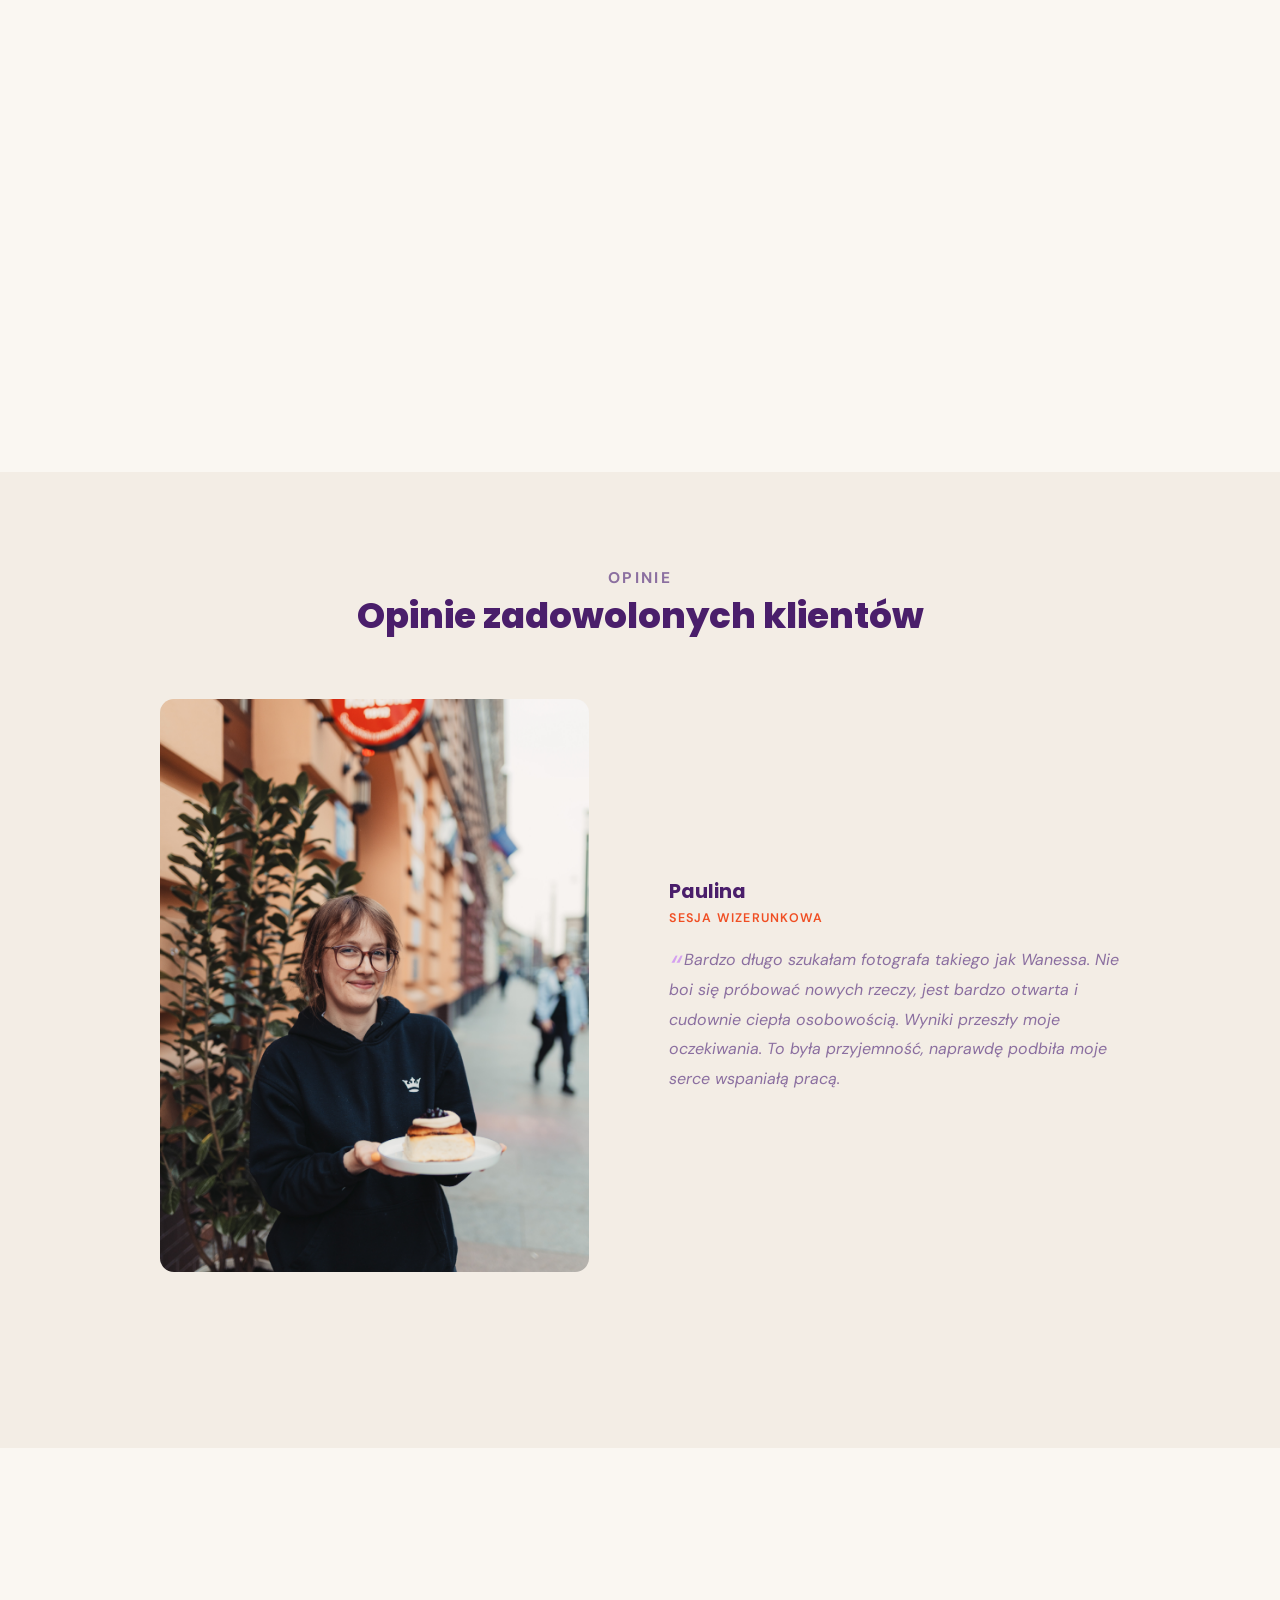
==== commit 9c8f053e: "obraz na nav bar do hero" ====
--- a/index.html
+++ b/index.html
@@ -29,7 +29,7 @@
 
 <!-- NAV -->
 <nav id="nav">
-  <a class="logo" href="#hero"><img src="https://images.pexels.com/photos/30818585/pexels-photo-30818585/free-photo-of-bukiet-z-zywych-gerber-i-tulipanow.jpeg?auto=compress&cs=tinysrgb&w=200" alt="Wanessa Kistela"></a>
+  <a class="logo" href="#hero"><img src="logo/Patrz (3).png" alt="Wanessa Kistela"></a>
   <ul id="nav-links">
     <li><a href="#o-mnie">O mnie</a></li>
     <li><a href="portfolio.html">Portfolio</a></li>
--- a/css/index.css
+++ b/css/index.css
@@ -261,6 +261,14 @@
       padding:1.8rem; color:rgba(255,255,255,.28);
       font-size:.78rem; letter-spacing:.04em;
     }
+    footer a {
+      color: inherit;
+      text-decoration: underline;
+      text-decoration-color: rgba(255,255,255,.28);
+      text-underline-offset: 2px;
+      transition: color .2s;
+    }
+    footer a:hover { color: var(--pink); text-decoration-color: var(--pink); }
 
     /* ── HAMBURGER ── */
     .nav-burger {
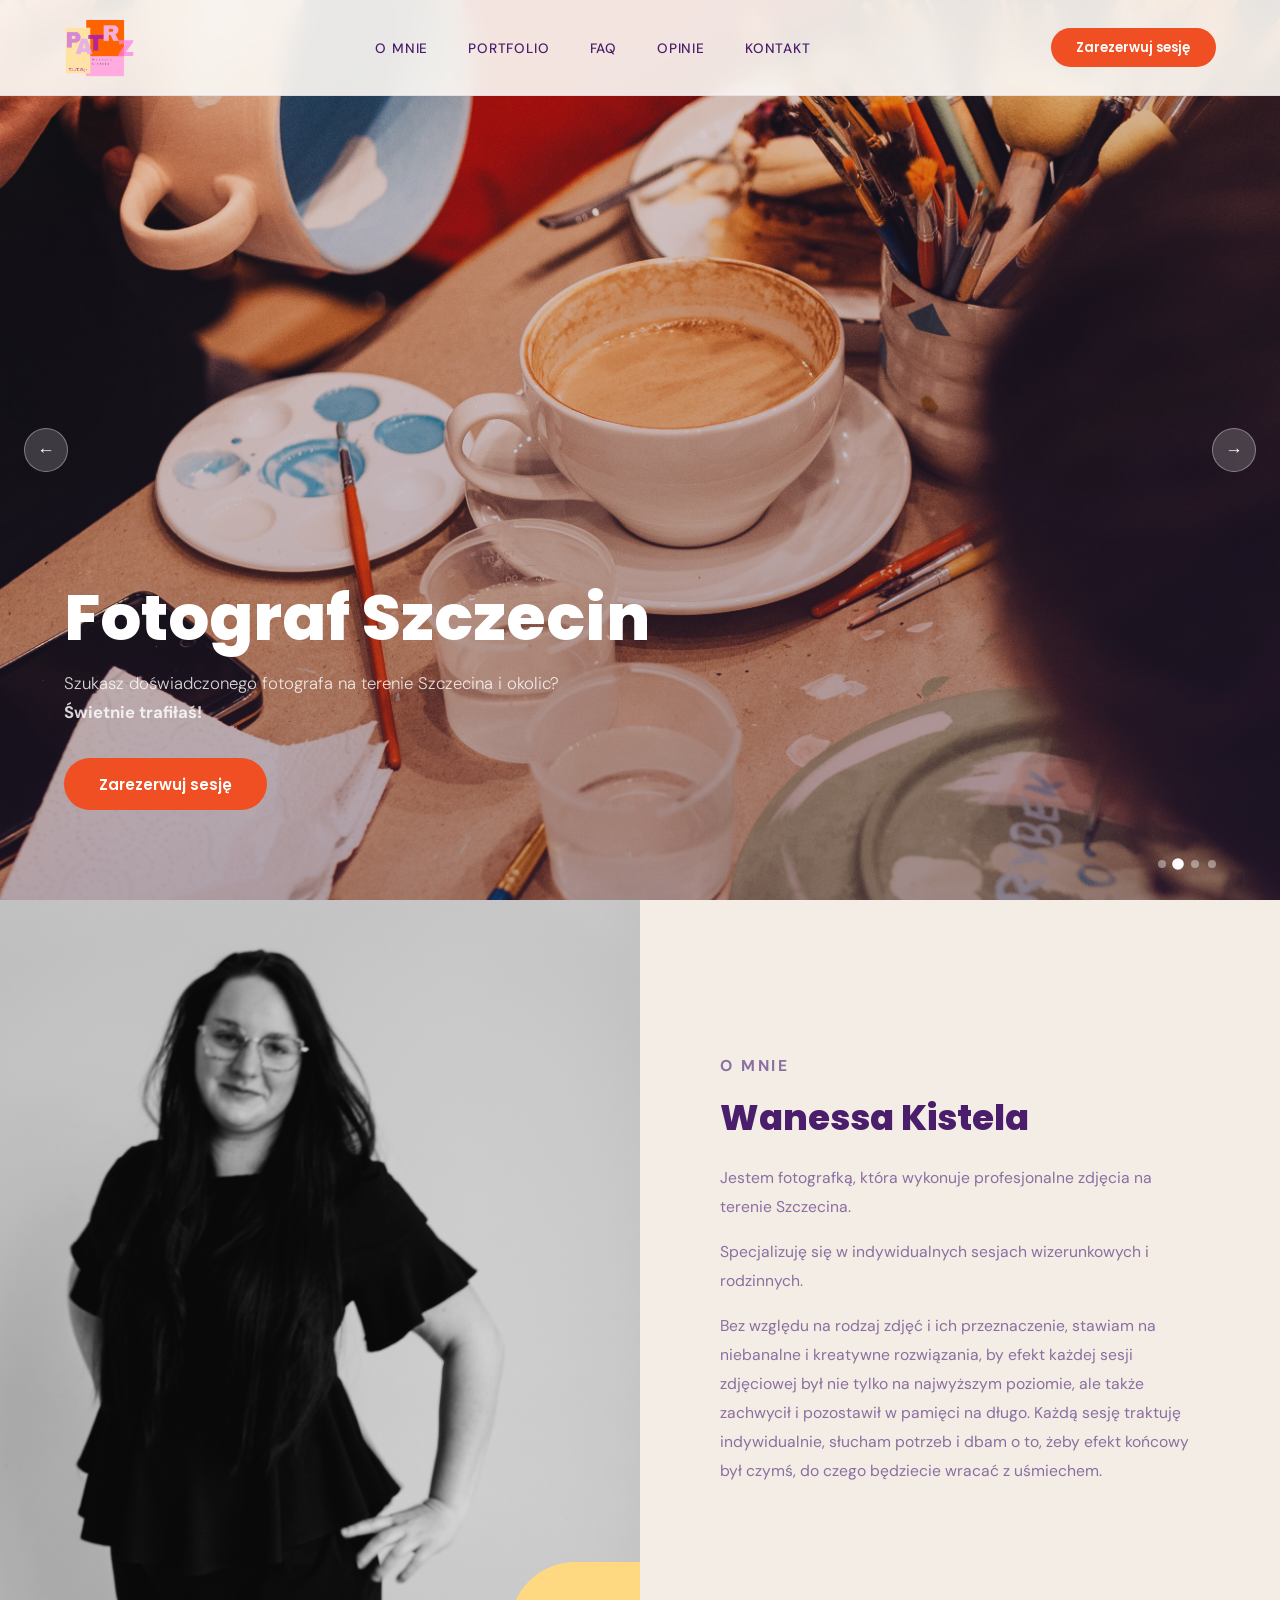
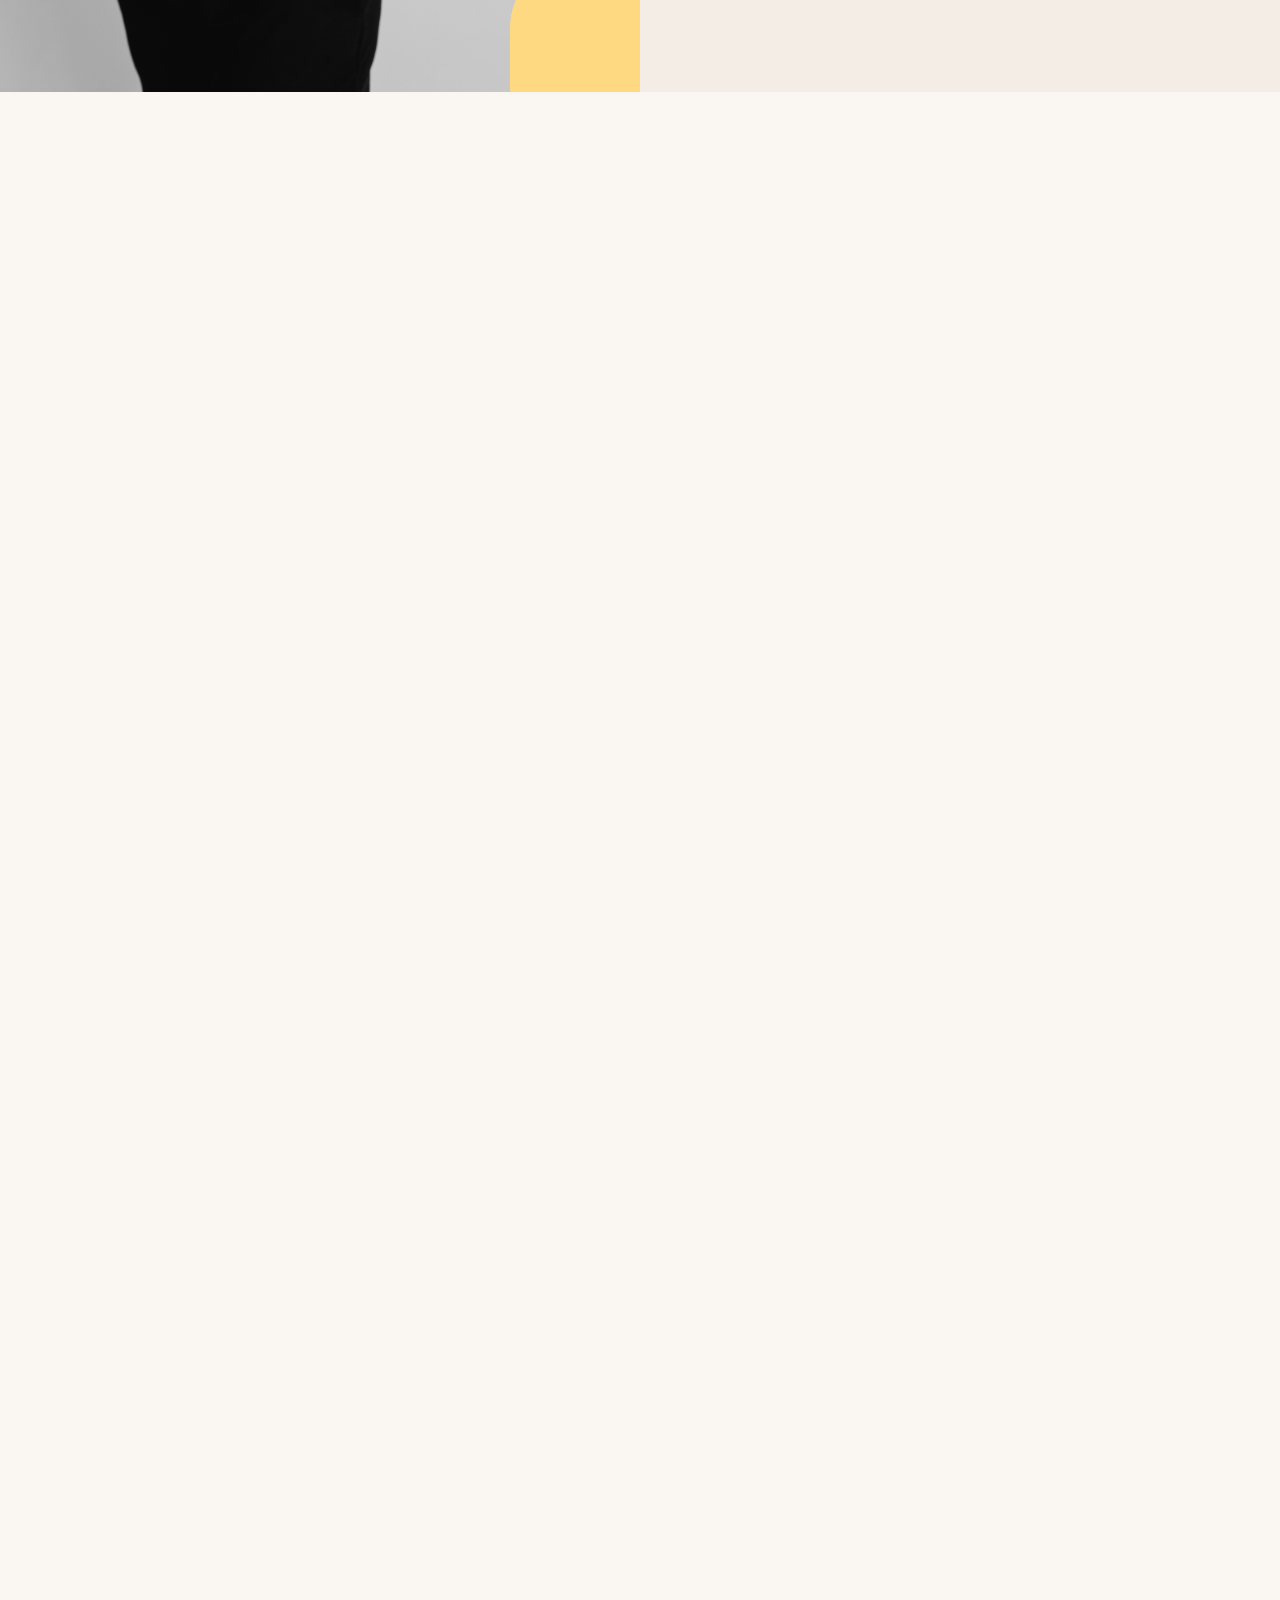
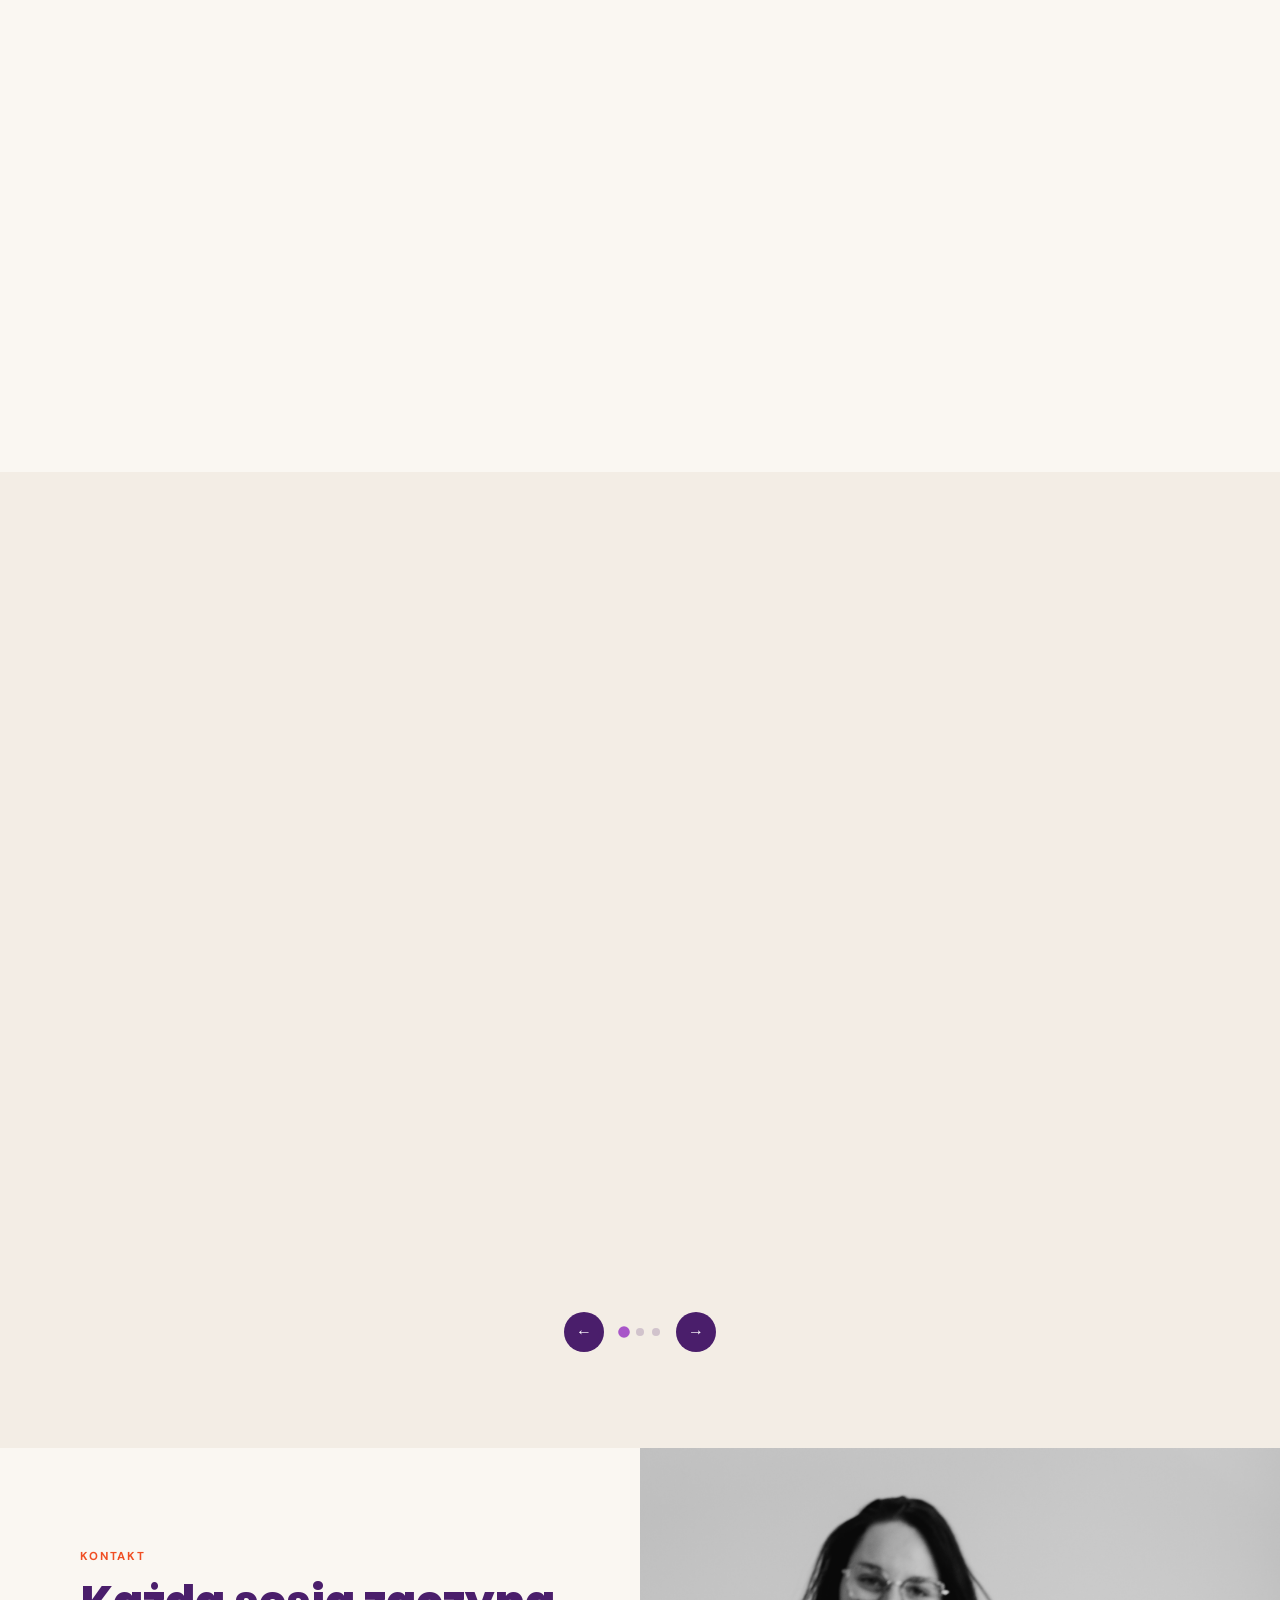
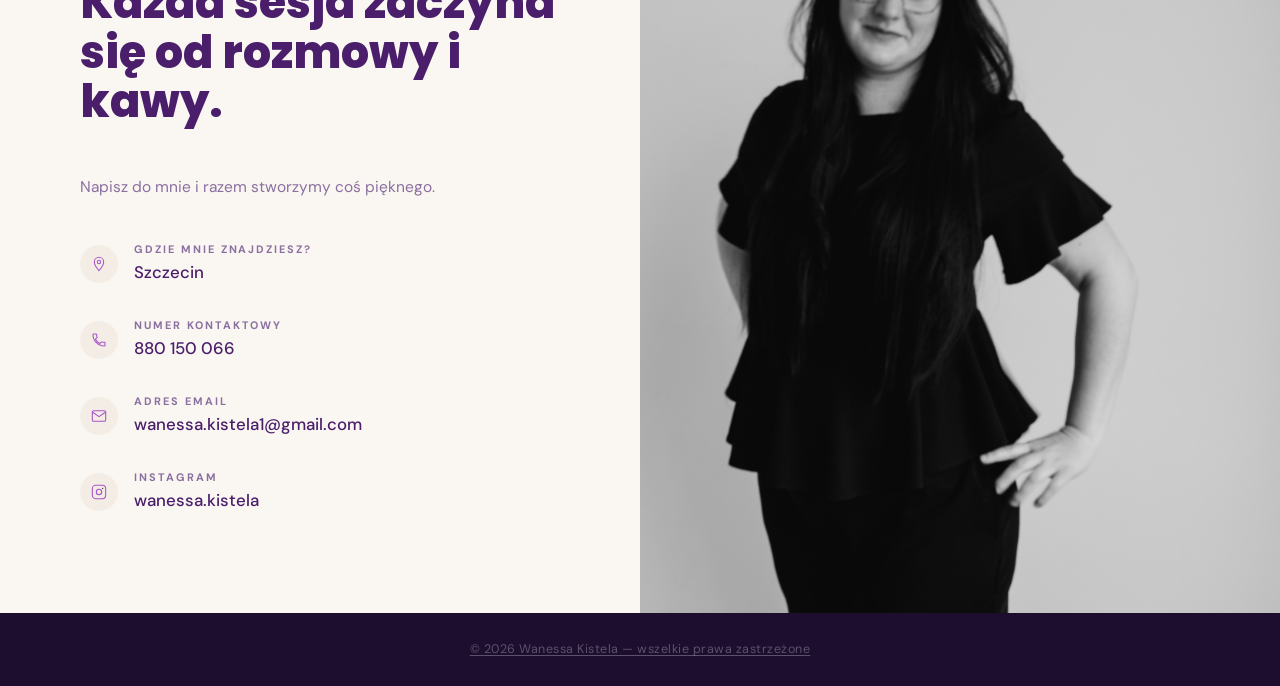
==== commit e9c52ce4: "wiekszy obrazek na nav bar do hero" ====
--- a/index.html
+++ b/index.html
@@ -29,7 +29,7 @@
 
 <!-- NAV -->
 <nav id="nav">
-  <a class="logo" href="#hero"><img src="logo/Patrz (3).png" alt="Wanessa Kistela"></a>
+  <a class="logo" href="#hero"><img src="logo/Patrz (3) nav.png" alt="Wanessa Kistela"></a>
   <ul id="nav-links">
     <li><a href="#o-mnie">O mnie</a></li>
     <li><a href="portfolio.html">Portfolio</a></li>
--- a/css/index.css
+++ b/css/index.css
@@ -26,9 +26,7 @@
       transition:box-shadow .3s;
     }
     nav .logo img {
-      width:46px; height:46px; display:block;
-      border-radius:50%; object-fit:cover;
-      border:2px solid rgba(168,85,200,.2);
+      height:60px; width:auto; display:block;
     }
     nav ul { list-style:none; display:flex; gap:2.5rem; }
     nav ul a {
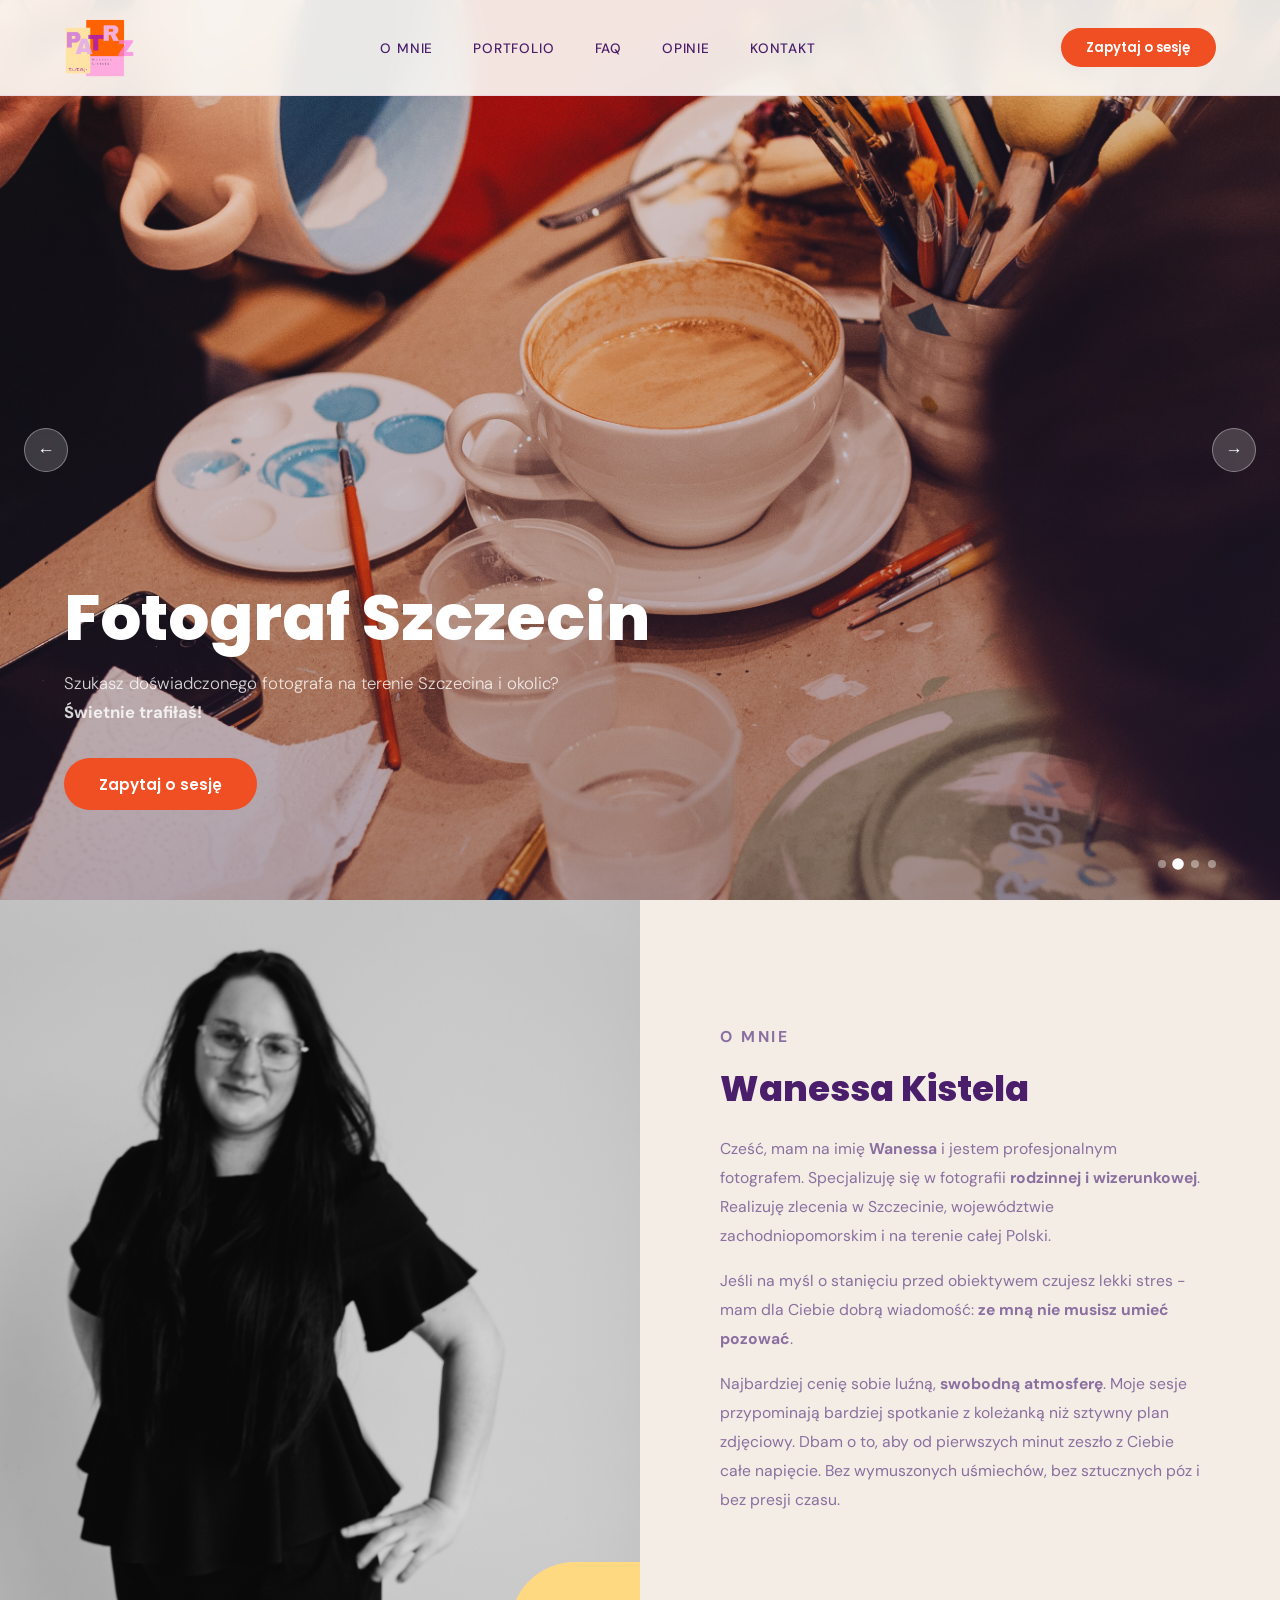
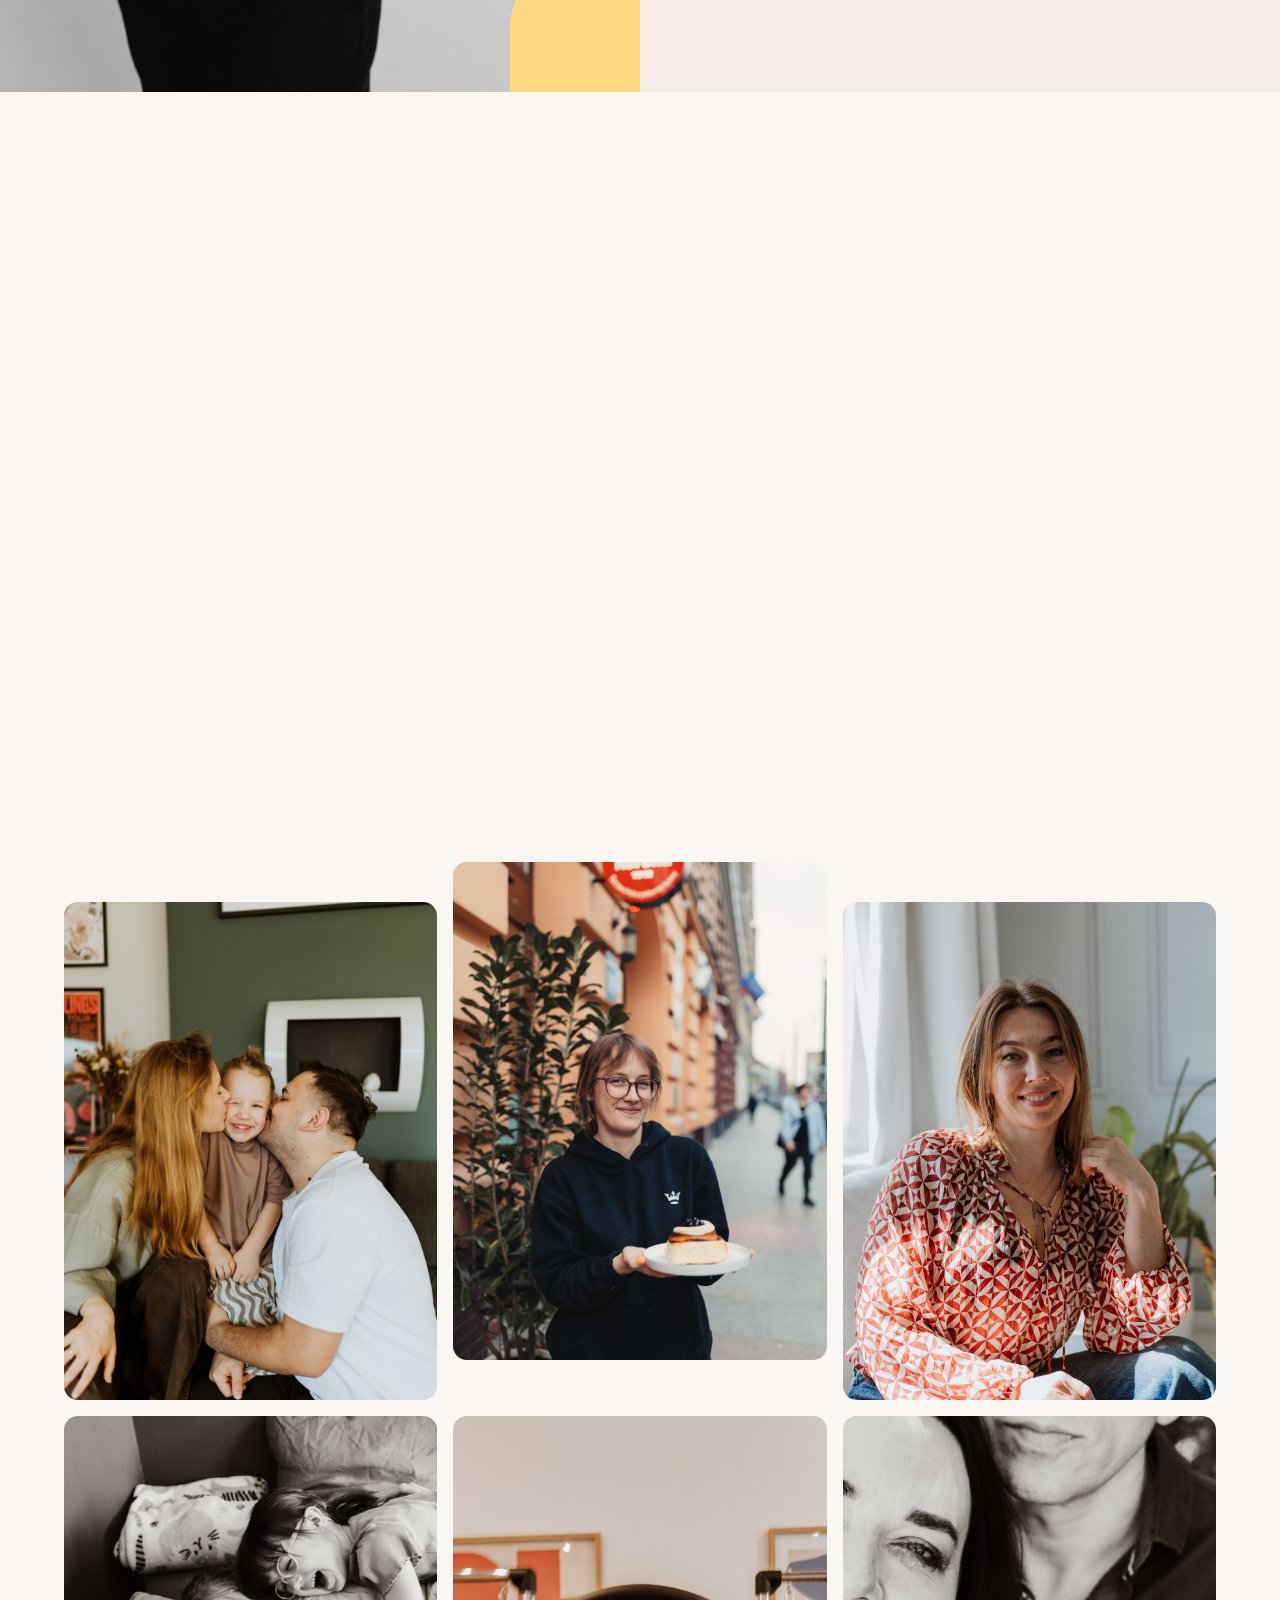
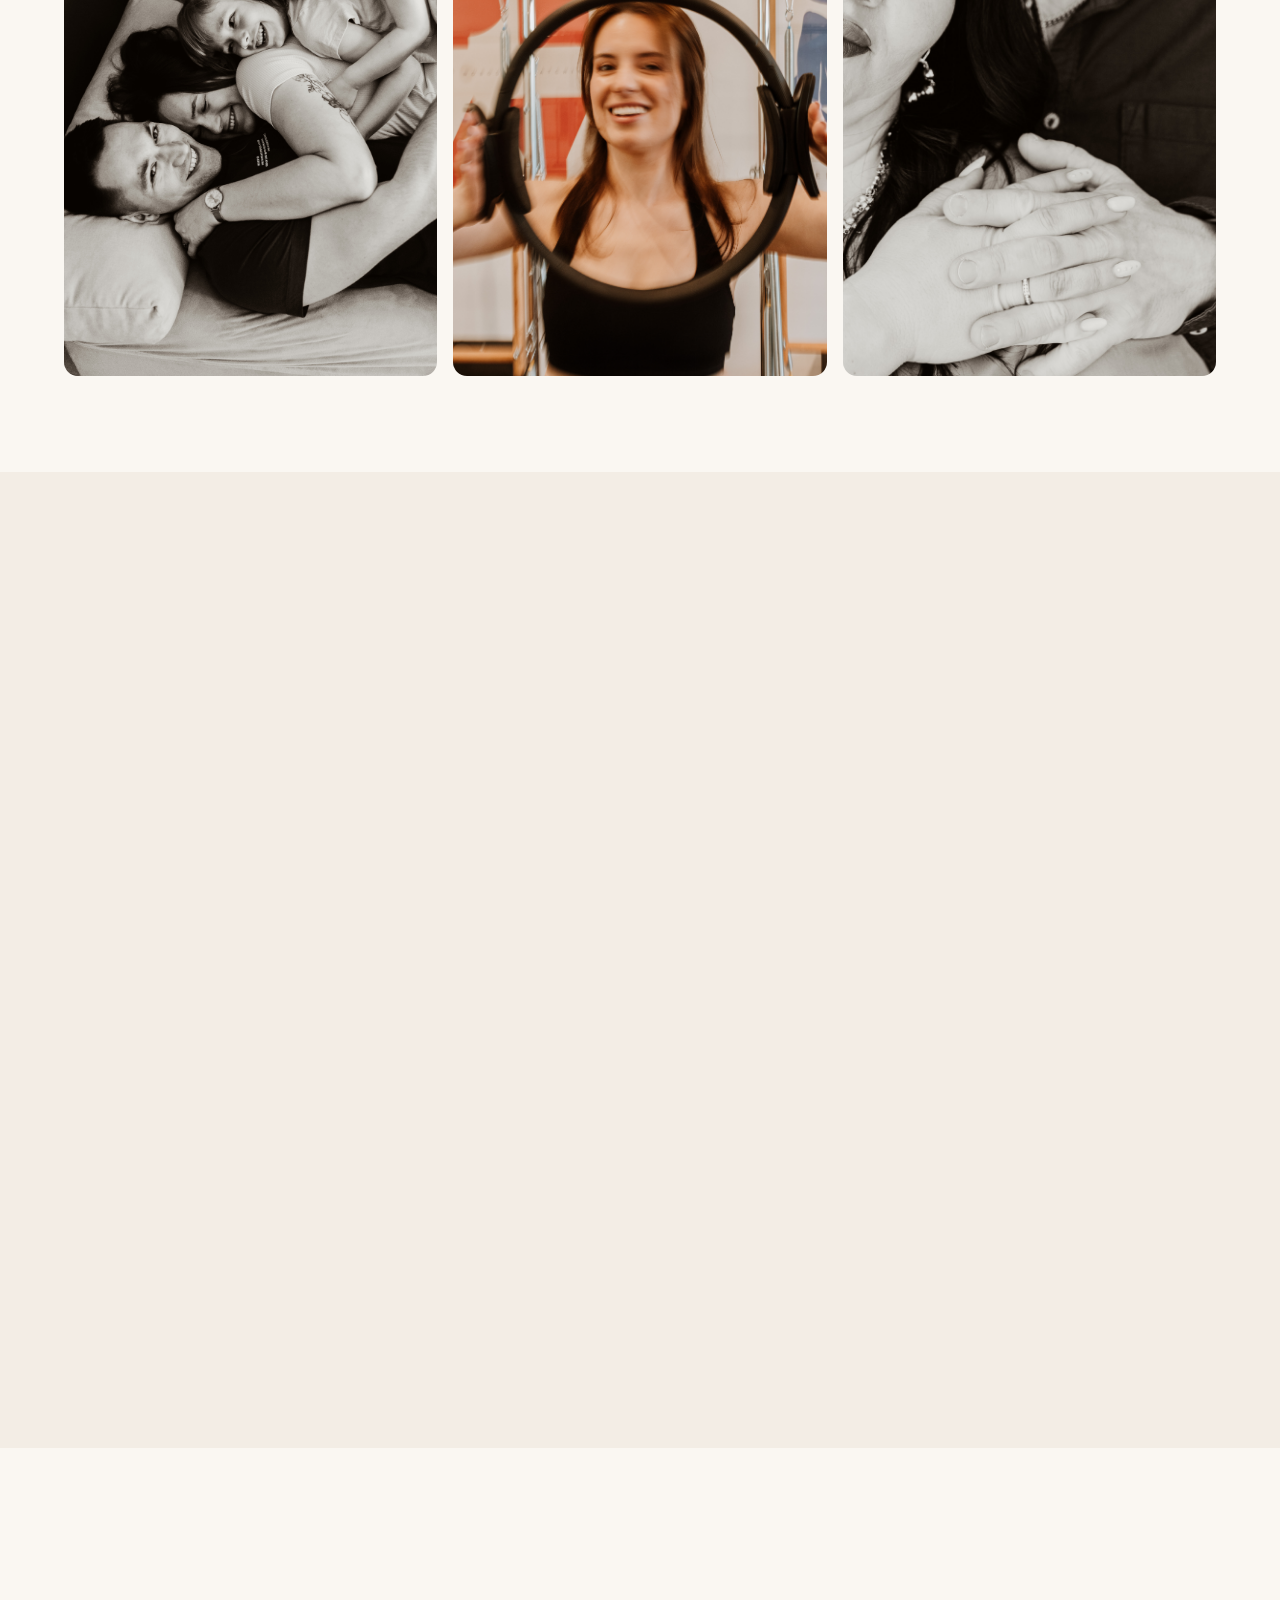
==== commit 6ca68448: "zapytaj o sesje" ====
--- a/index.html
+++ b/index.html
@@ -37,7 +37,7 @@
     <li><a href="#opinie">Opinie</a></li>
     <li><a href="#kontakt">Kontakt</a></li>
   </ul>
-  <a class="nav-cta" href="#kontakt">Zarezerwuj sesję</a>
+  <a class="nav-cta" href="#kontakt">Zapytaj o sesję</a>
   <button class="nav-burger" id="nav-burger" aria-label="Menu">
     <span></span><span></span><span></span>
   </button>
@@ -52,7 +52,7 @@
     <li><a href="faq.html">FAQ</a></li>
     <li><a href="#opinie">Opinie</a></li>
     <li><a href="#kontakt">Kontakt</a></li>
-    <li><a href="#kontakt" class="mobile-nav-cta">Zarezerwuj sesję</a></li>
+    <li><a href="#kontakt" class="mobile-nav-cta">Zapytaj o sesję</a></li>
   </ul>
 </div>
 
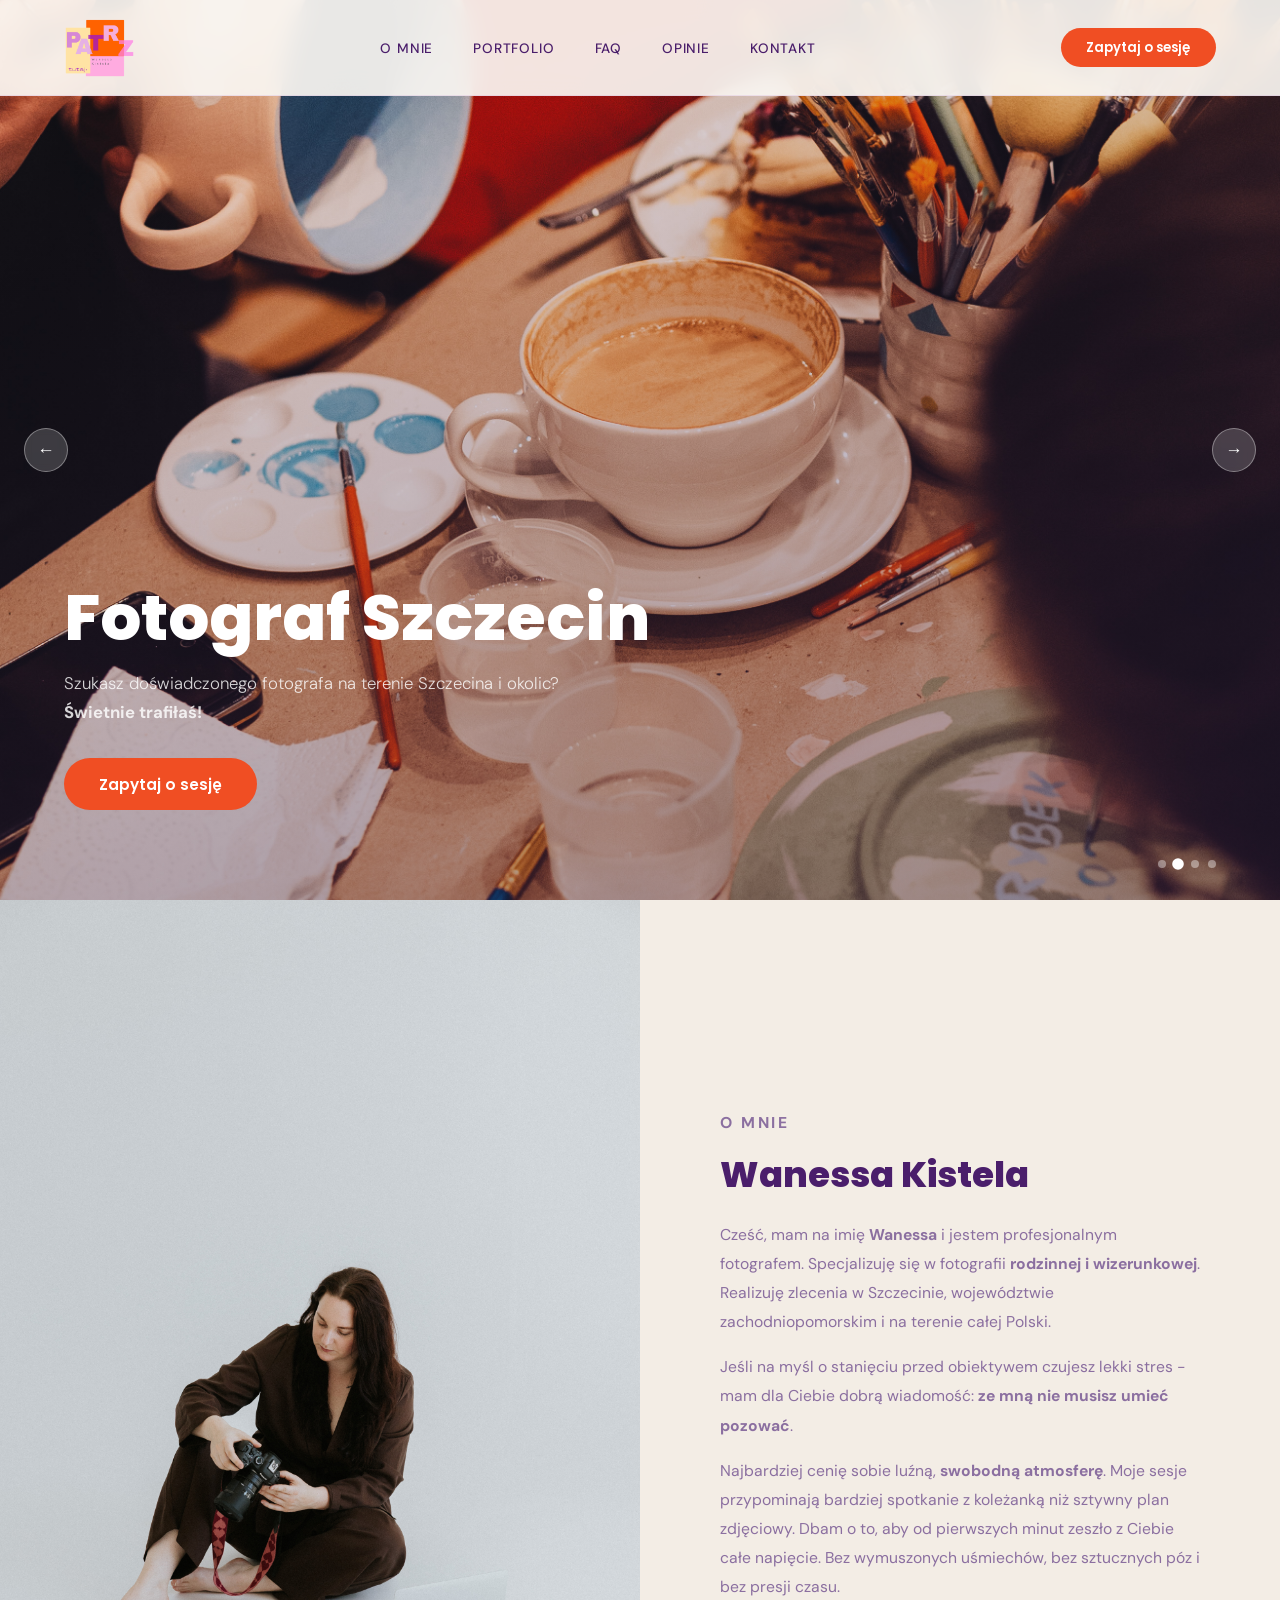
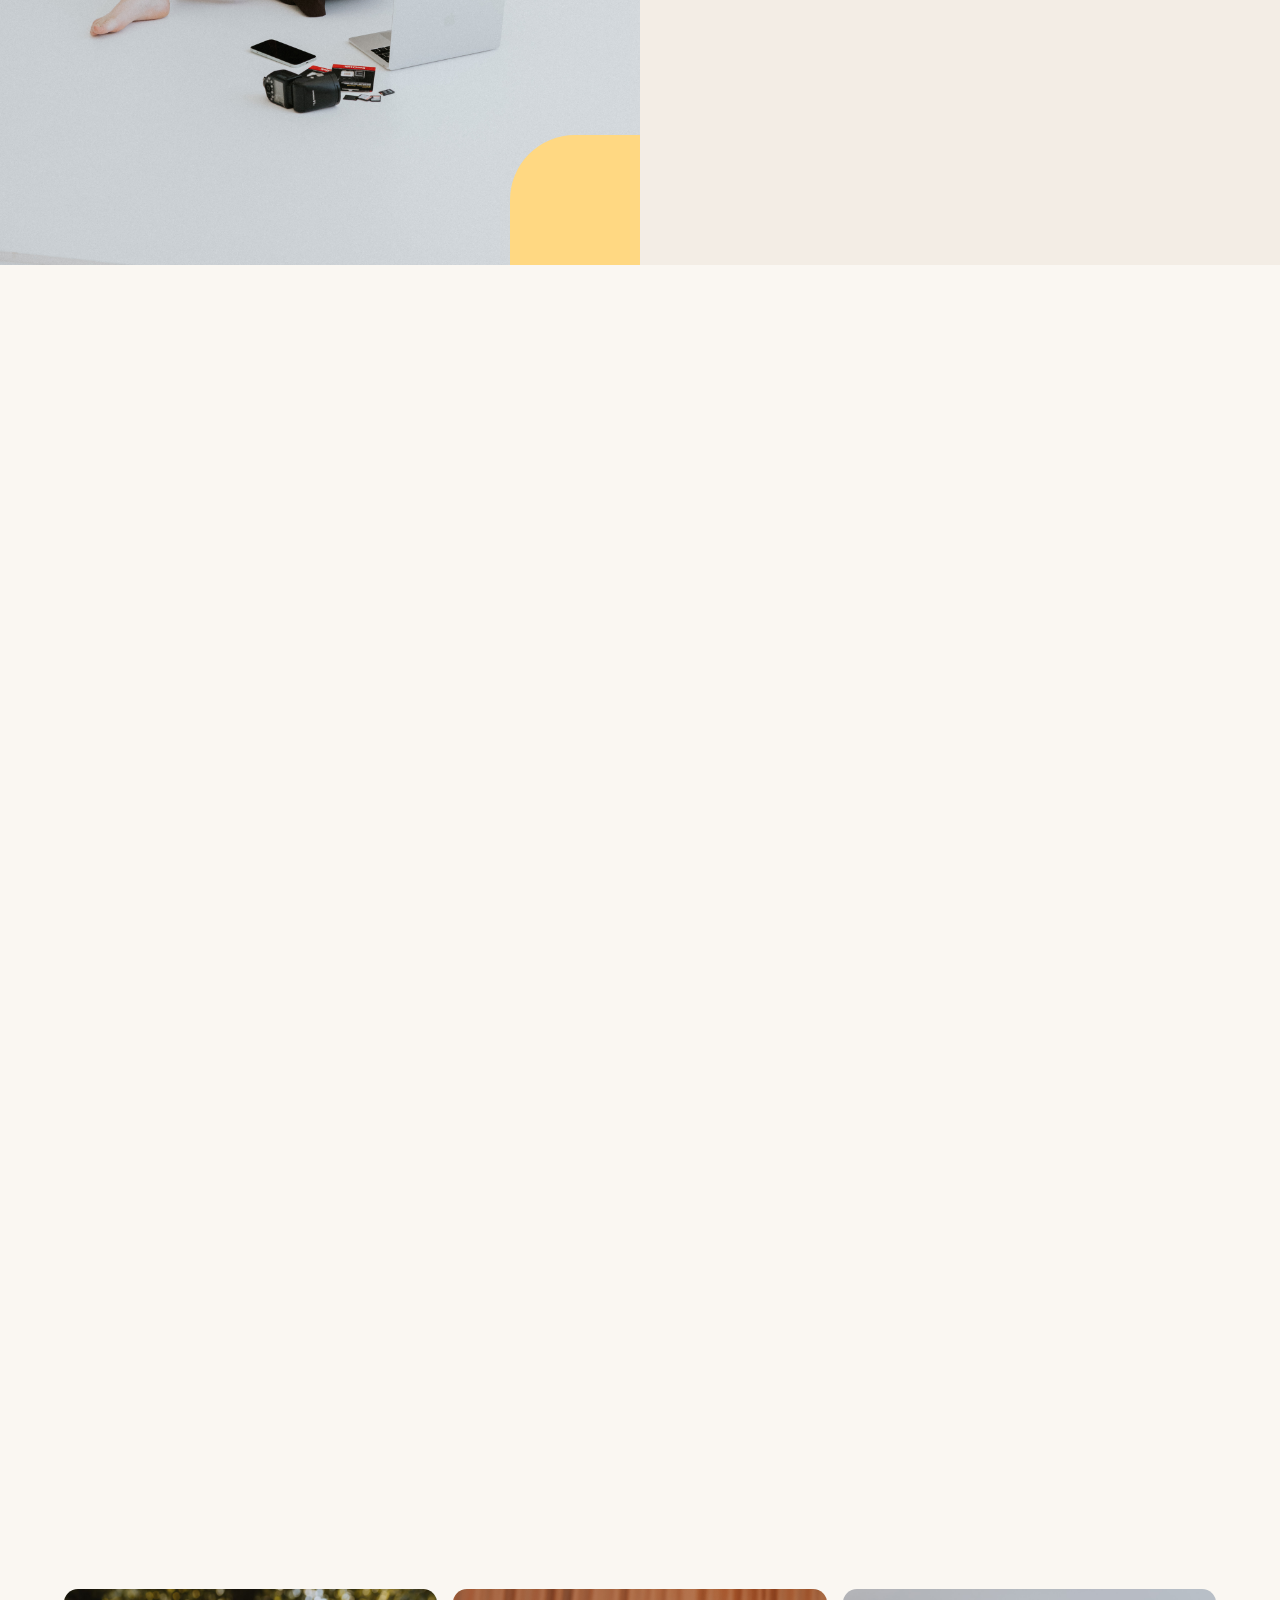
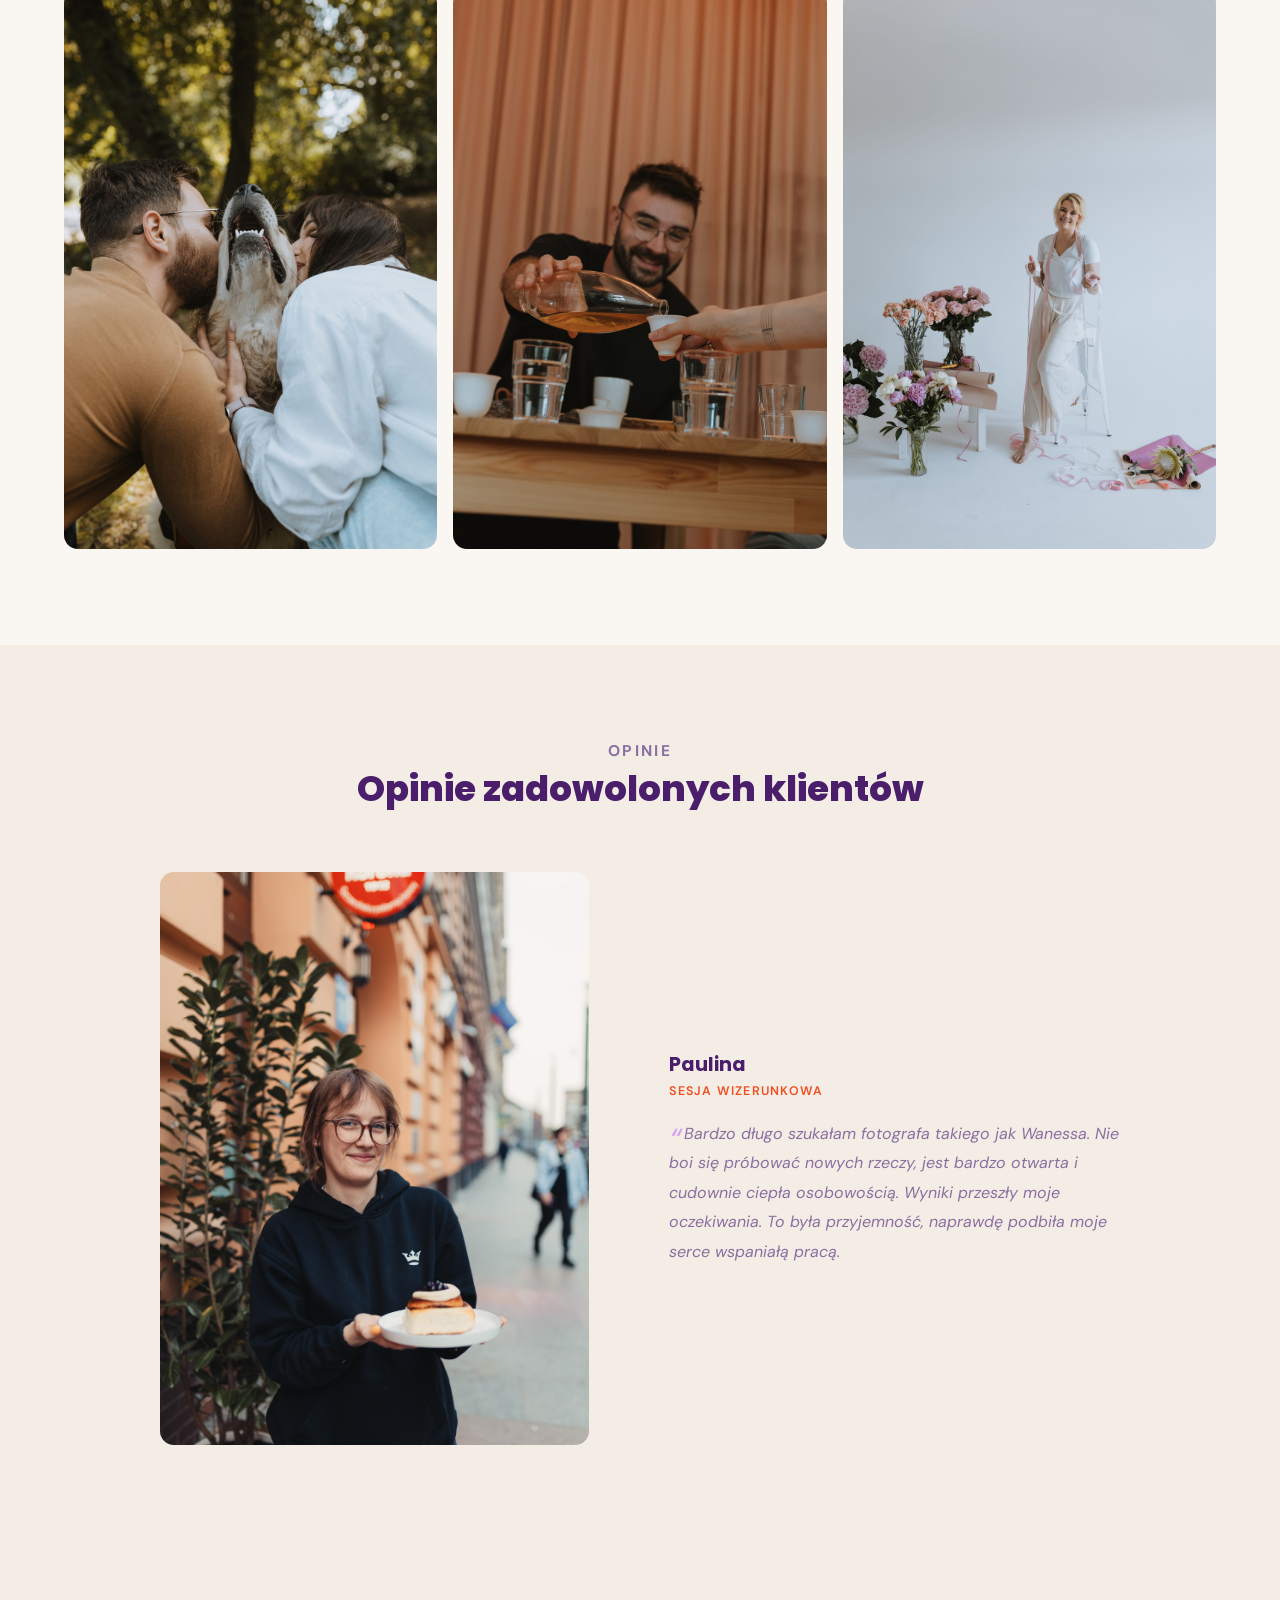
==== commit 25ca6bd7: "new set of photos - split for photo about me and photo in contact me" ====
--- a/index.html
+++ b/index.html
@@ -6,15 +6,20 @@
   <title>Wanessa Kistela Fotografia</title>
   <!--
   ╔══════════════════════════════════════════════════════╗
-  ║  STRUKTURA FOLDERÓW W REPOZYTORIUM                  ║
+  ║  STRUKTURA FOLDERÓW — wszystkie zdjęcia w /contents/ ║
   ║                                                      ║
-  ║  /logo/          →  logo.png (lub .svg)              ║
-  ║  /carousel/      →  01.jpg, 02.jpg, 03.jpg, ...      ║
-  ║  /photo_of_me/   →  me.jpg                           ║
-  ║  /portfolio/     →  01.jpg, 02.jpg, 03.jpg, ...      ║
+  ║  logo/              →  logo w nawigacji              ║
+  ║  carousel/          →  karuzela na górze strony      ║
+  ║  landing-portfolio/ →  podgląd portfolio (ta strona) ║
+  ║  opinions/          →  zdjęcia w opiniach klientów   ║
+  ║  about-photo/       →  zdjęcie w sekcji „O mnie”     ║
+  ║  contact-photo/     →  zdjęcie w sekcji „Kontakt”    ║
+  ║  portfolio/<kat>/   →  galerie podstron portfolio    ║
+  ║                        (artystyczne, biznesowe,      ║
+  ║                        reportazowe, rodzinne, video) ║
   ║                                                      ║
   ║  Wszystkie teksty edytujesz w obiekcie CONTENT       ║
-  ║  poniżej — bez dotykania reszty kodu.                ║
+  ║  w js/index.js — bez dotykania reszty kodu.          ║
   ╚══════════════════════════════════════════════════════╝
   -->
   <link rel="preconnect" href="https://fonts.googleapis.com">
@@ -29,7 +34,7 @@
 
 <!-- NAV -->
 <nav id="nav">
-  <a class="logo" href="#hero"><img src="logo/Patrz (3) nav.png" alt="Wanessa Kistela"></a>
+  <a class="logo" href="#hero"><img alt="Wanessa Kistela"></a>
   <ul id="nav-links">
     <li><a href="#o-mnie">O mnie</a></li>
     <li><a href="portfolio.html">Portfolio</a></li>
@@ -74,7 +79,7 @@
 <!-- ABOUT -->
 <section class="about" id="o-mnie">
   <div class="about-img reveal">
-    <img src="photo_of_me/065A3669.jpg" alt="Wanessa Kistela — fotograf">
+    <img id="aImg" alt="">
   </div>
   <div class="about-text reveal delay-1">
     <p class="section-tag" id="aTag"></p>
@@ -121,7 +126,7 @@
     <div class="contact-items" id="cDet"></div>
   </div>
   <div class="contact-photo reveal delay-1">
-    <img src="photo_of_me/065A3669.jpg" alt="Wanessa Kistela">
+    <img id="cImg" alt="">
   </div>
 </section>
 
